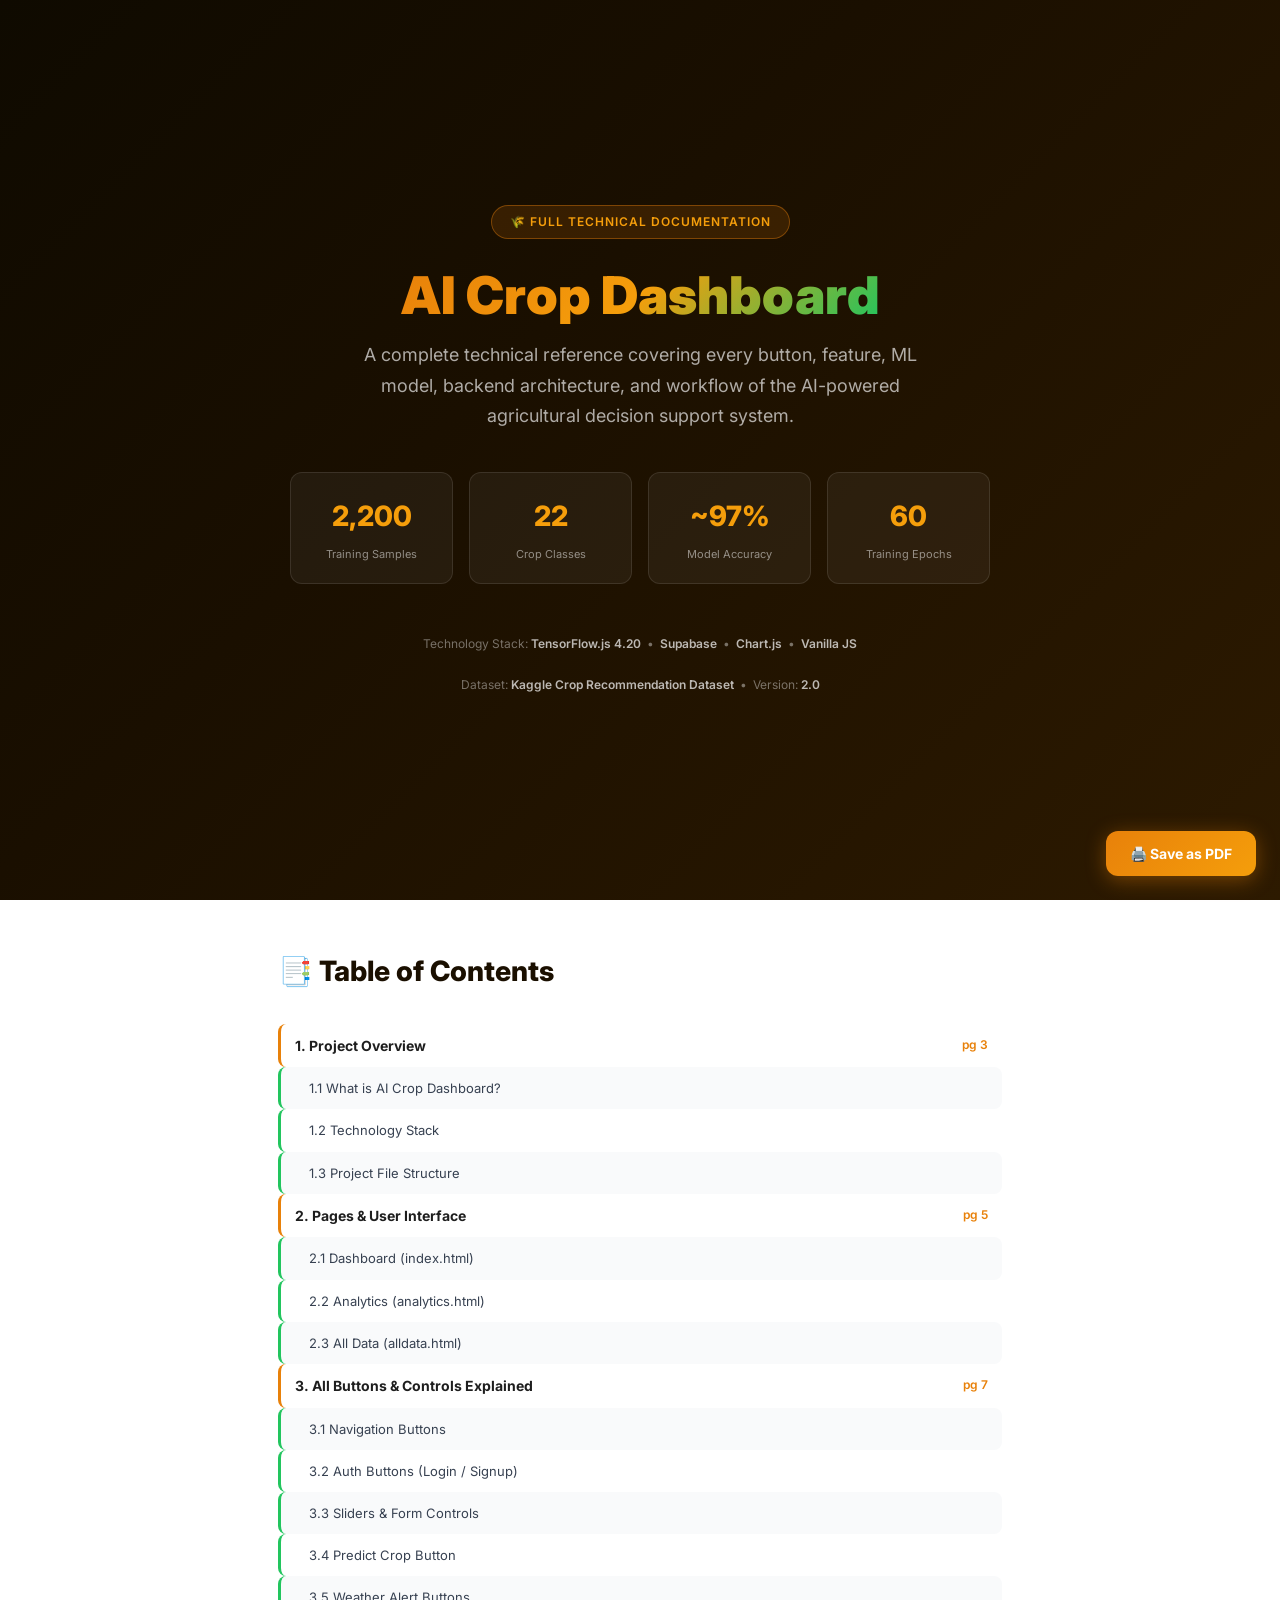
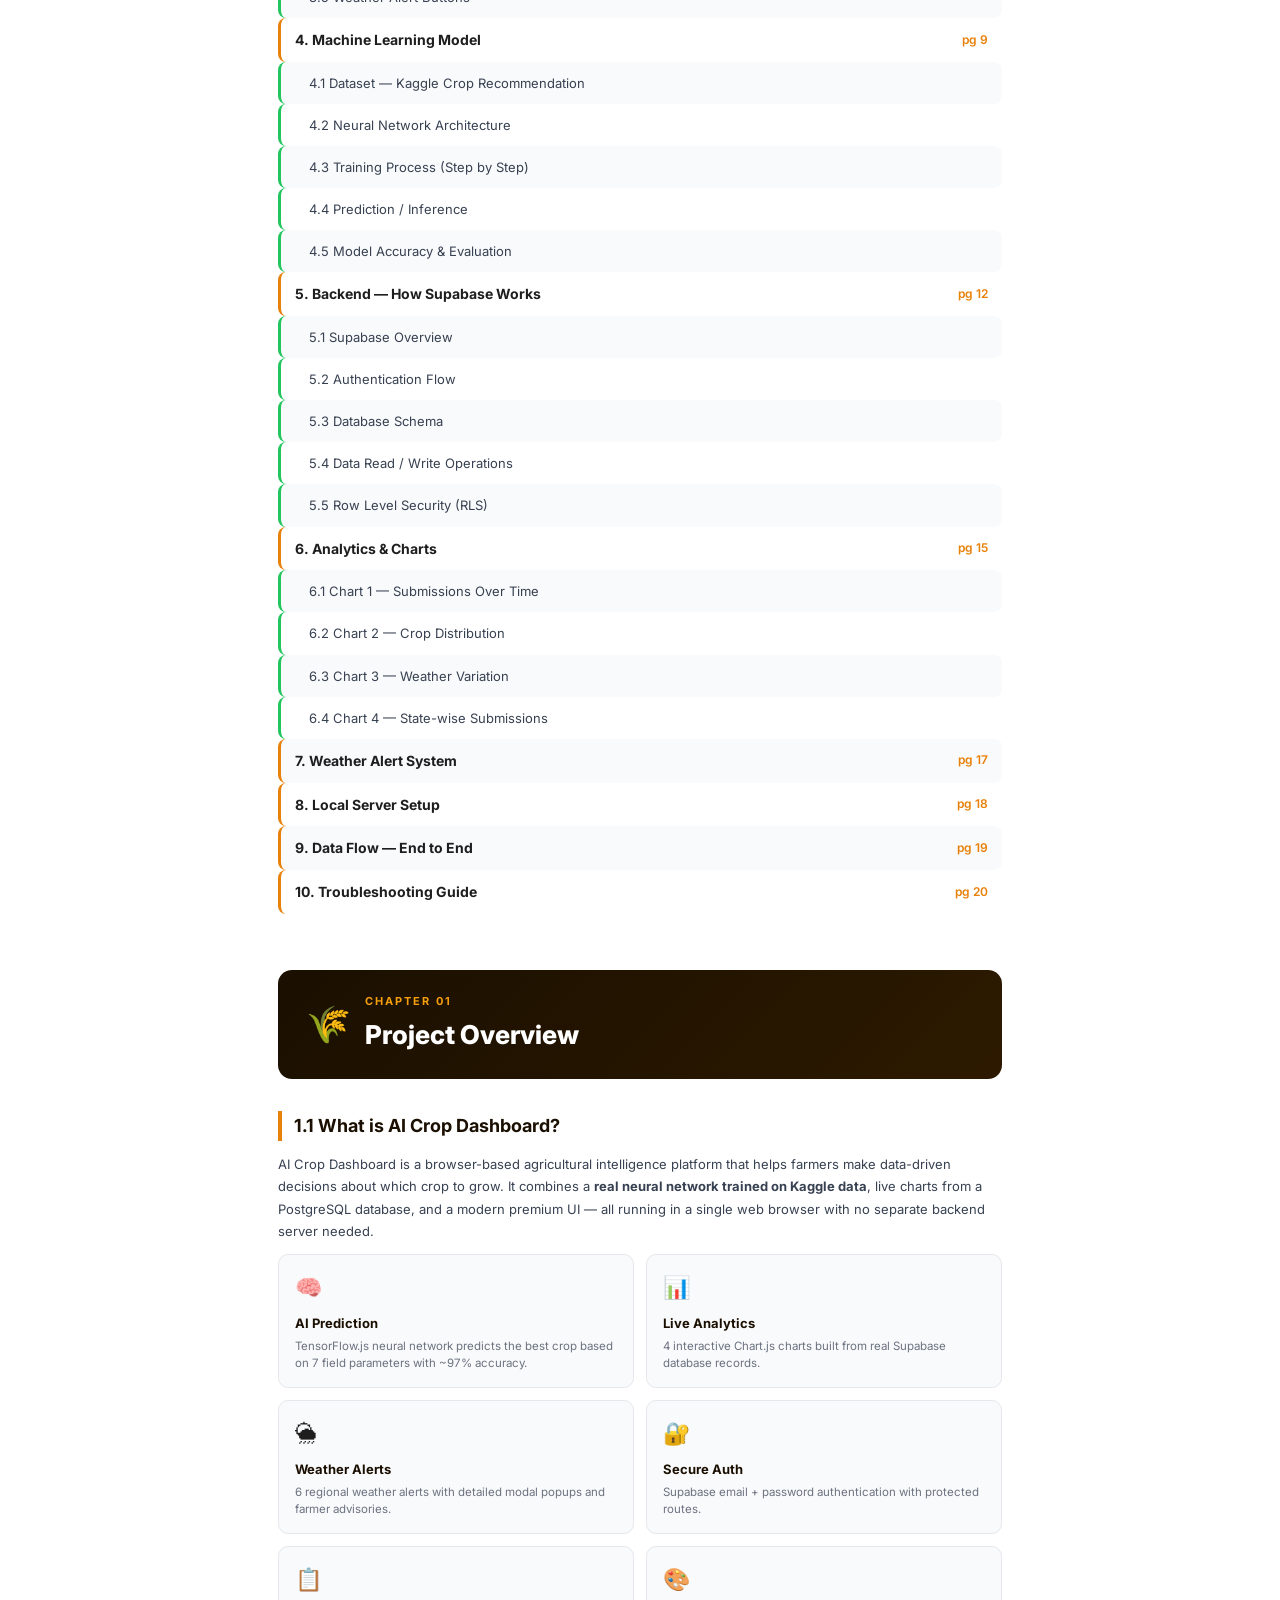
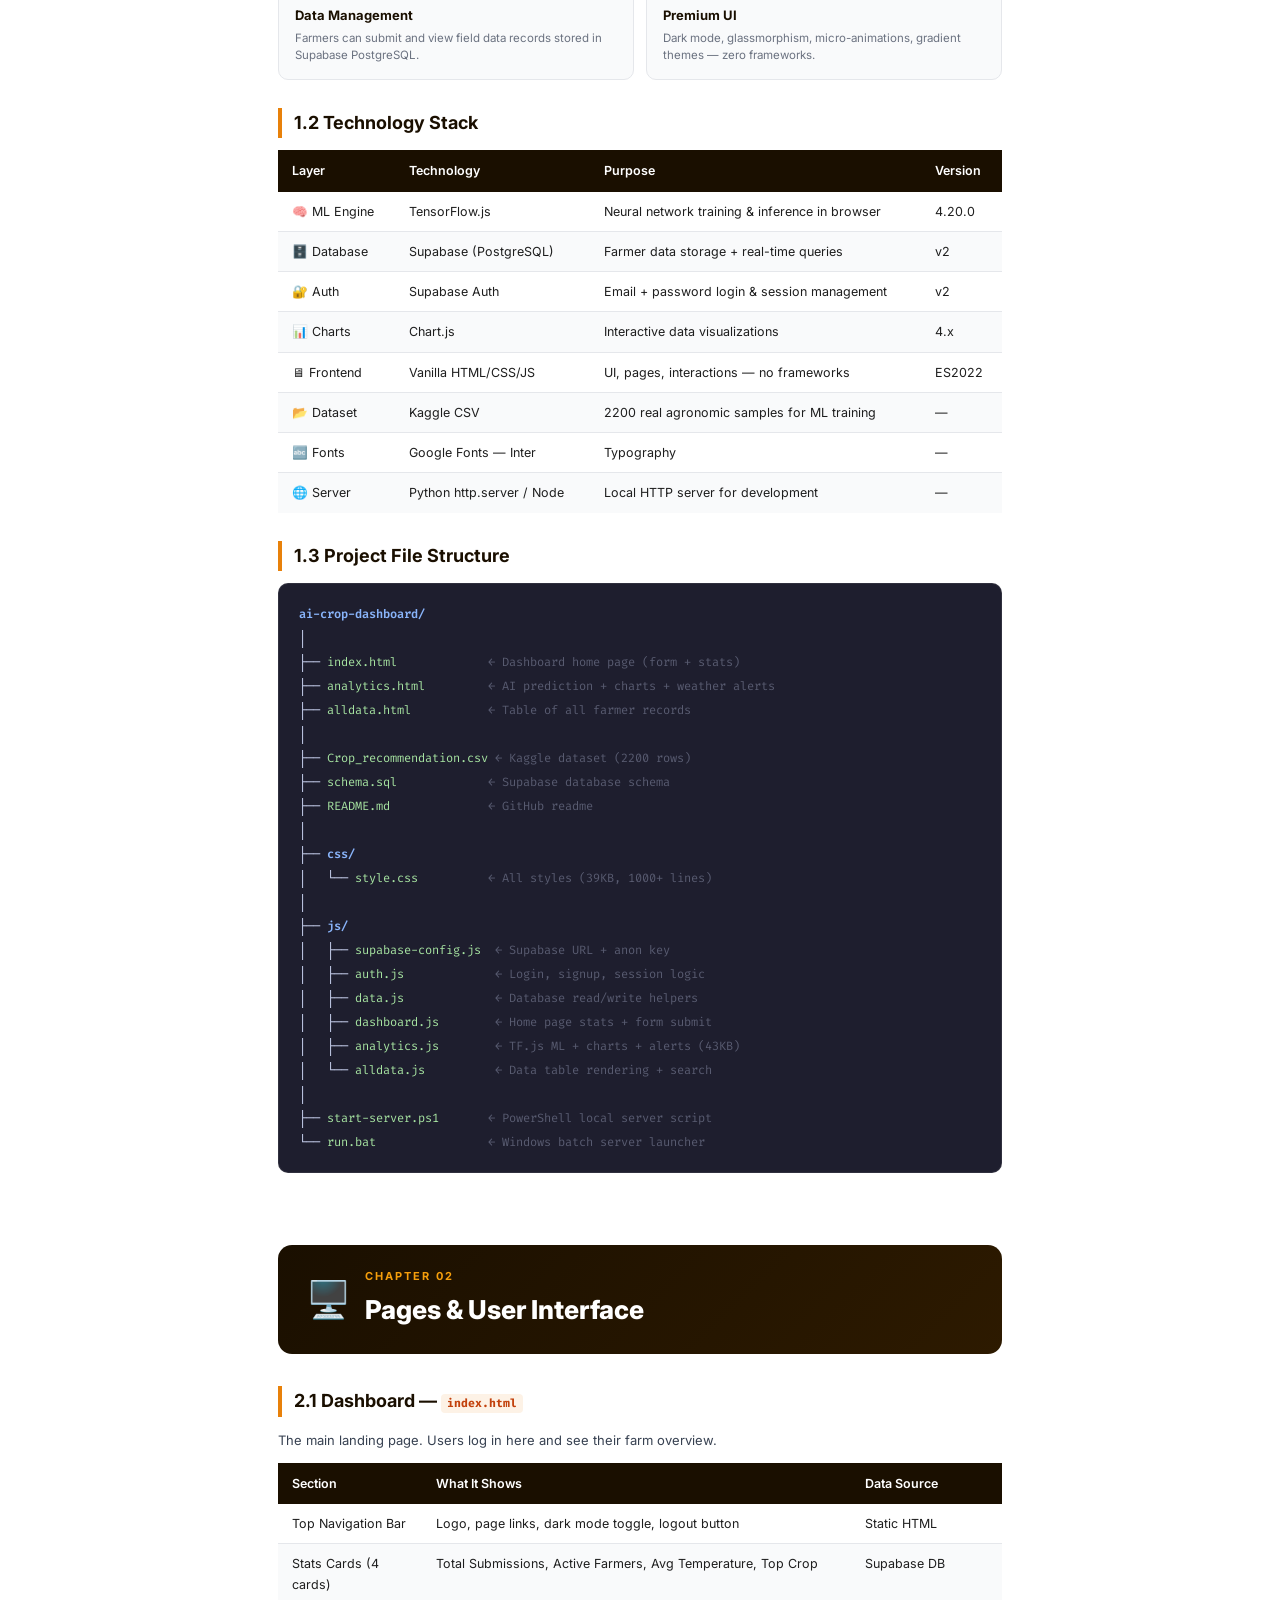
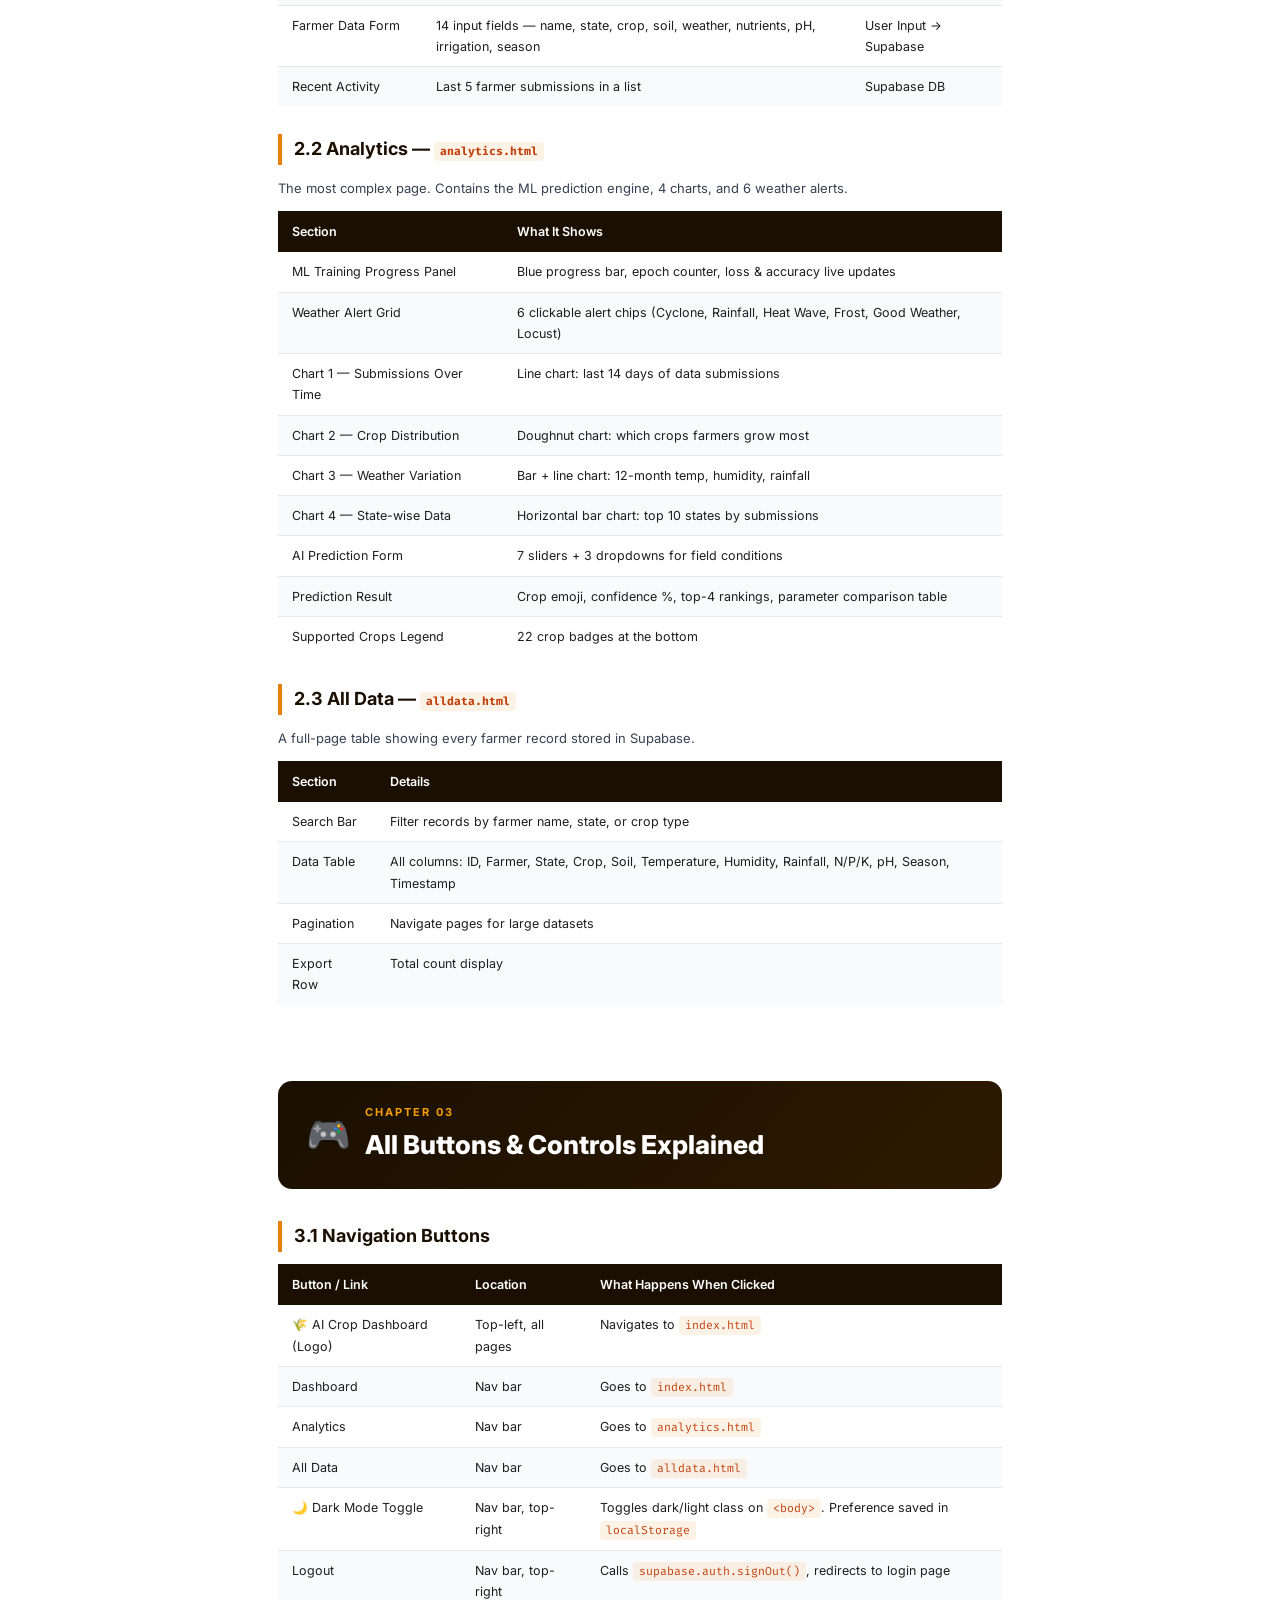
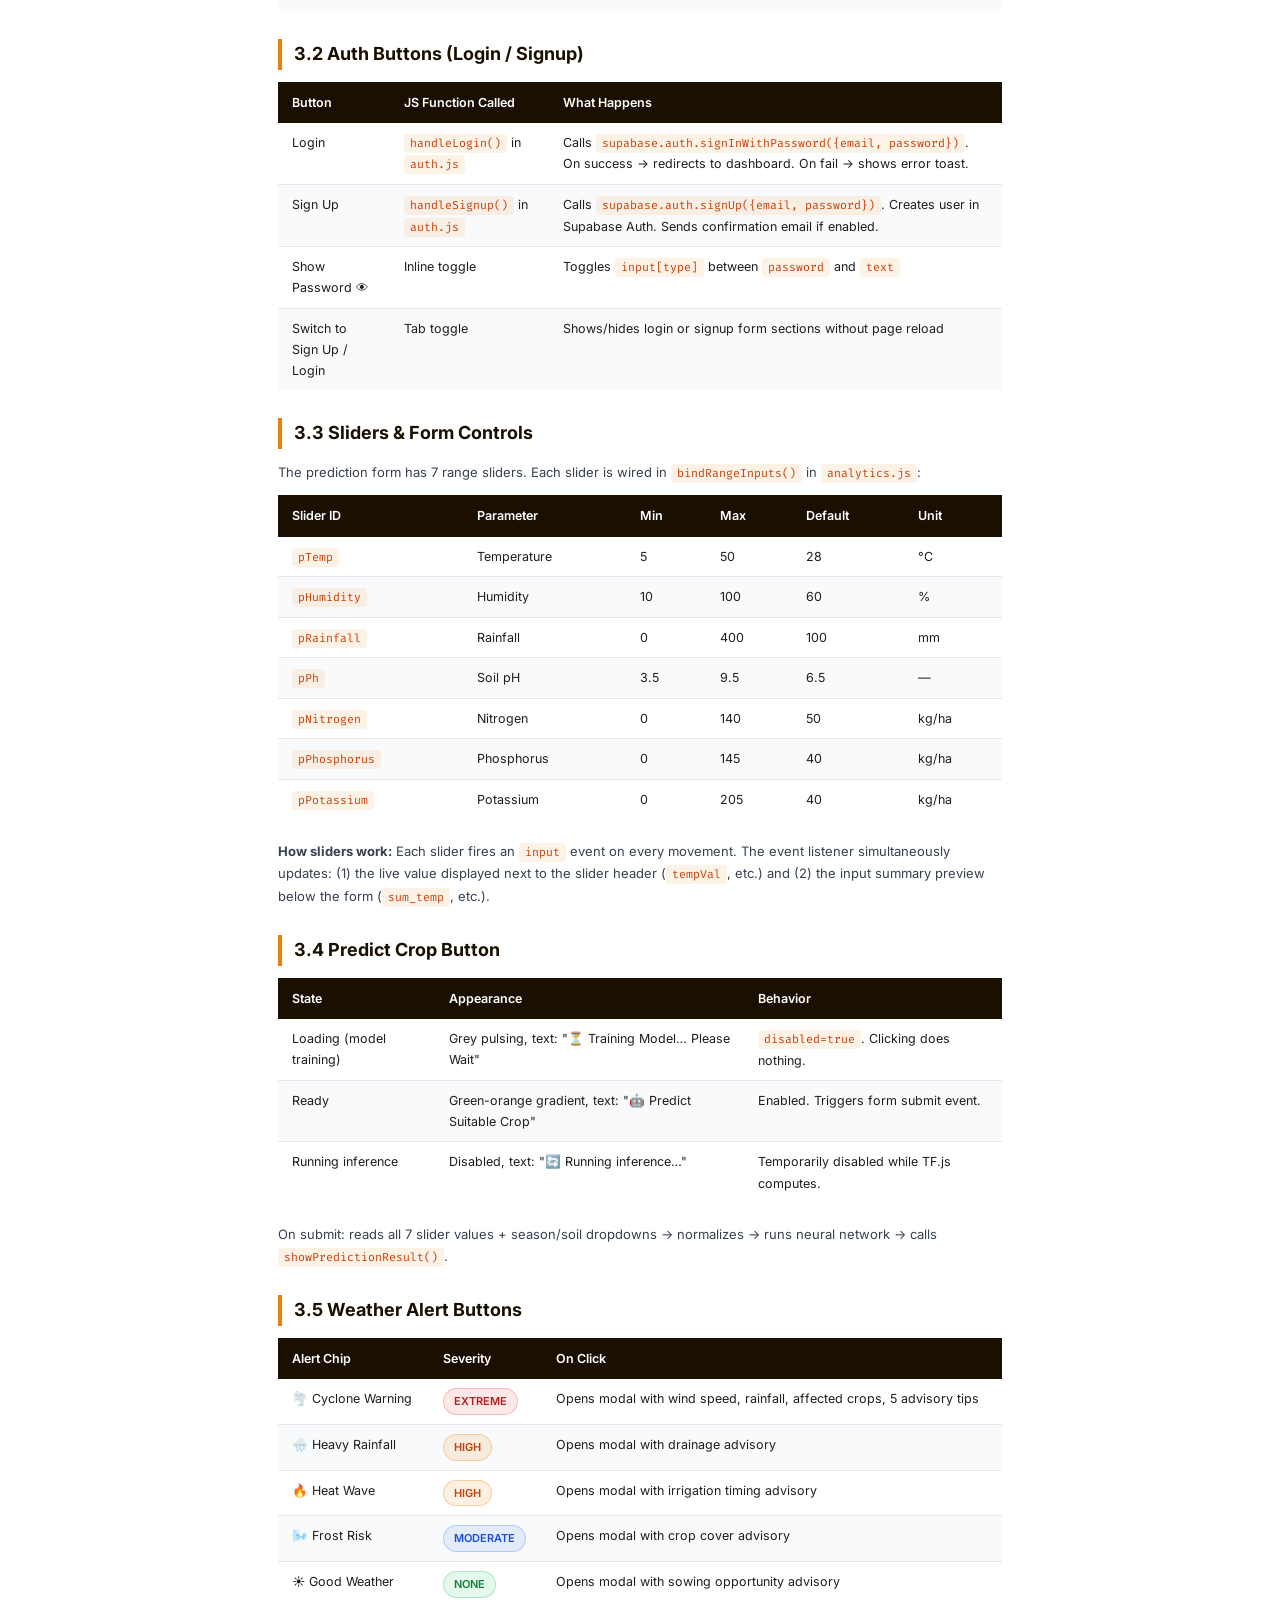
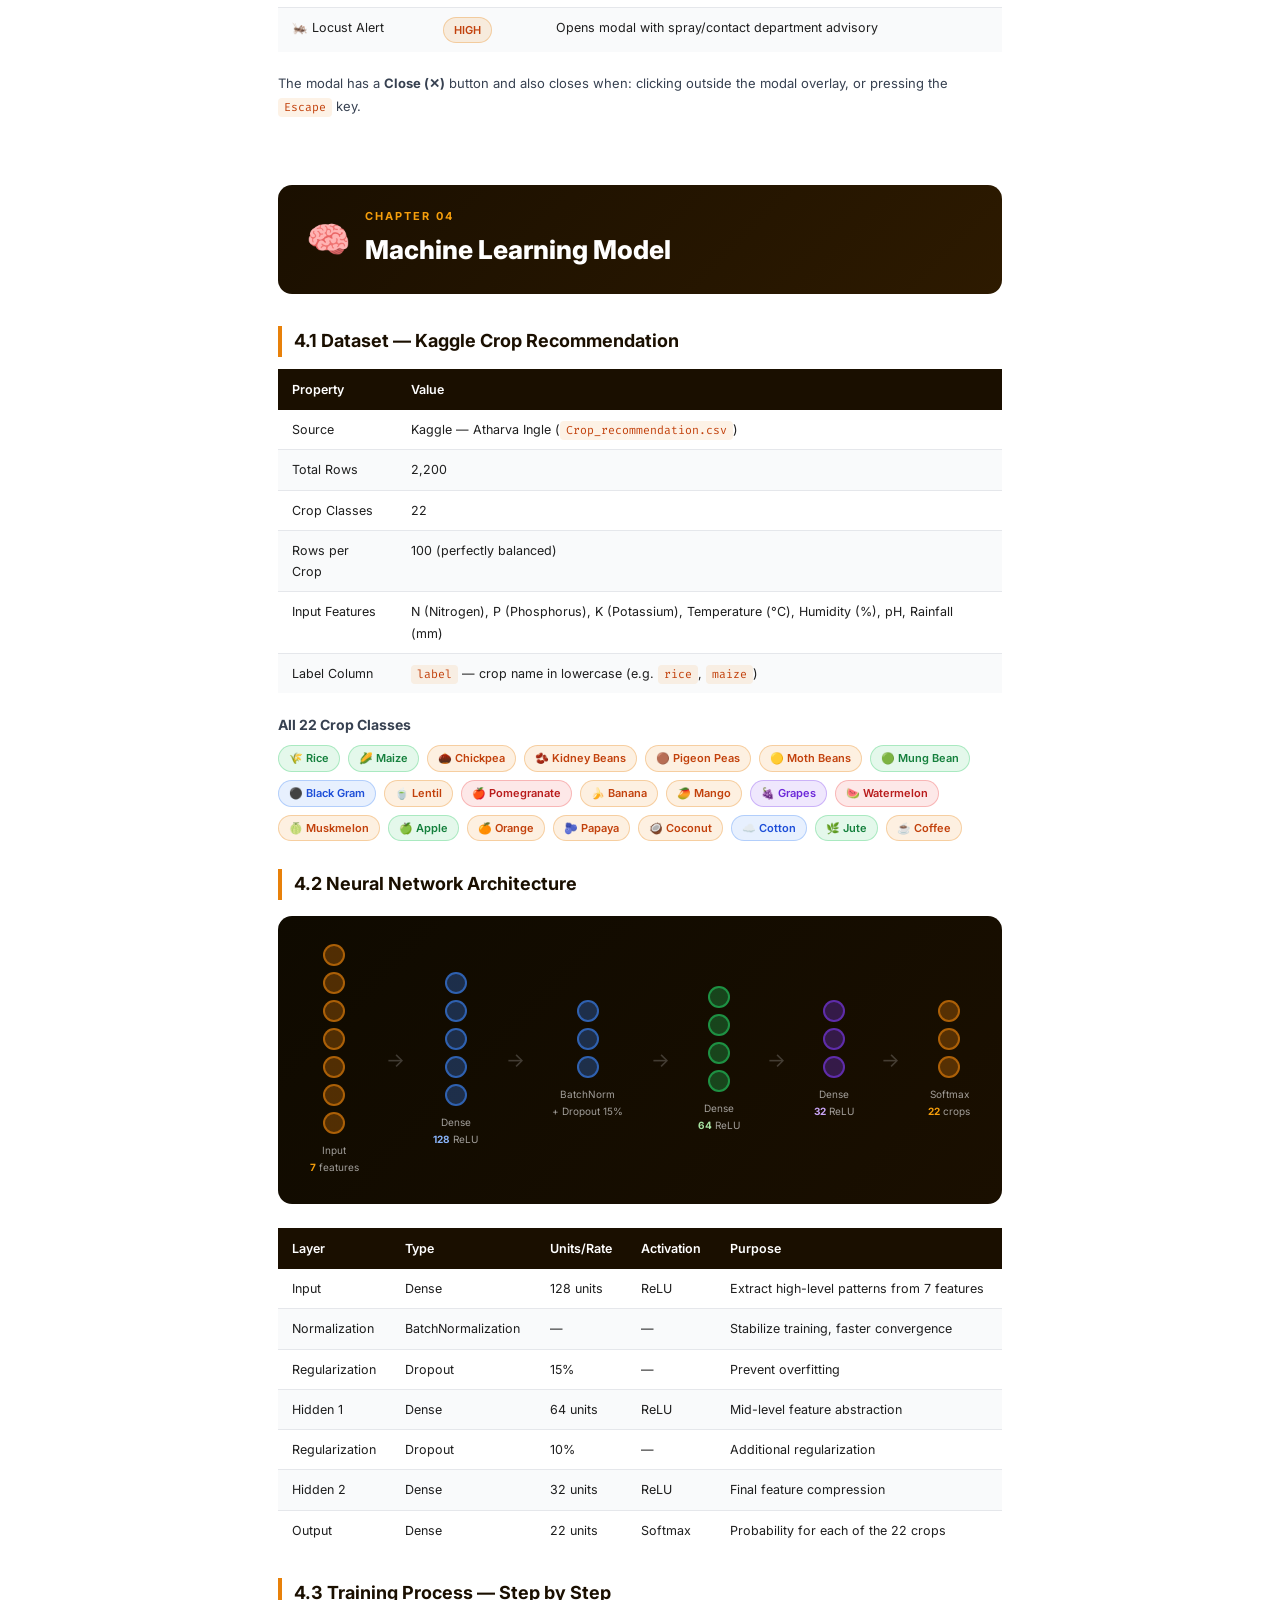
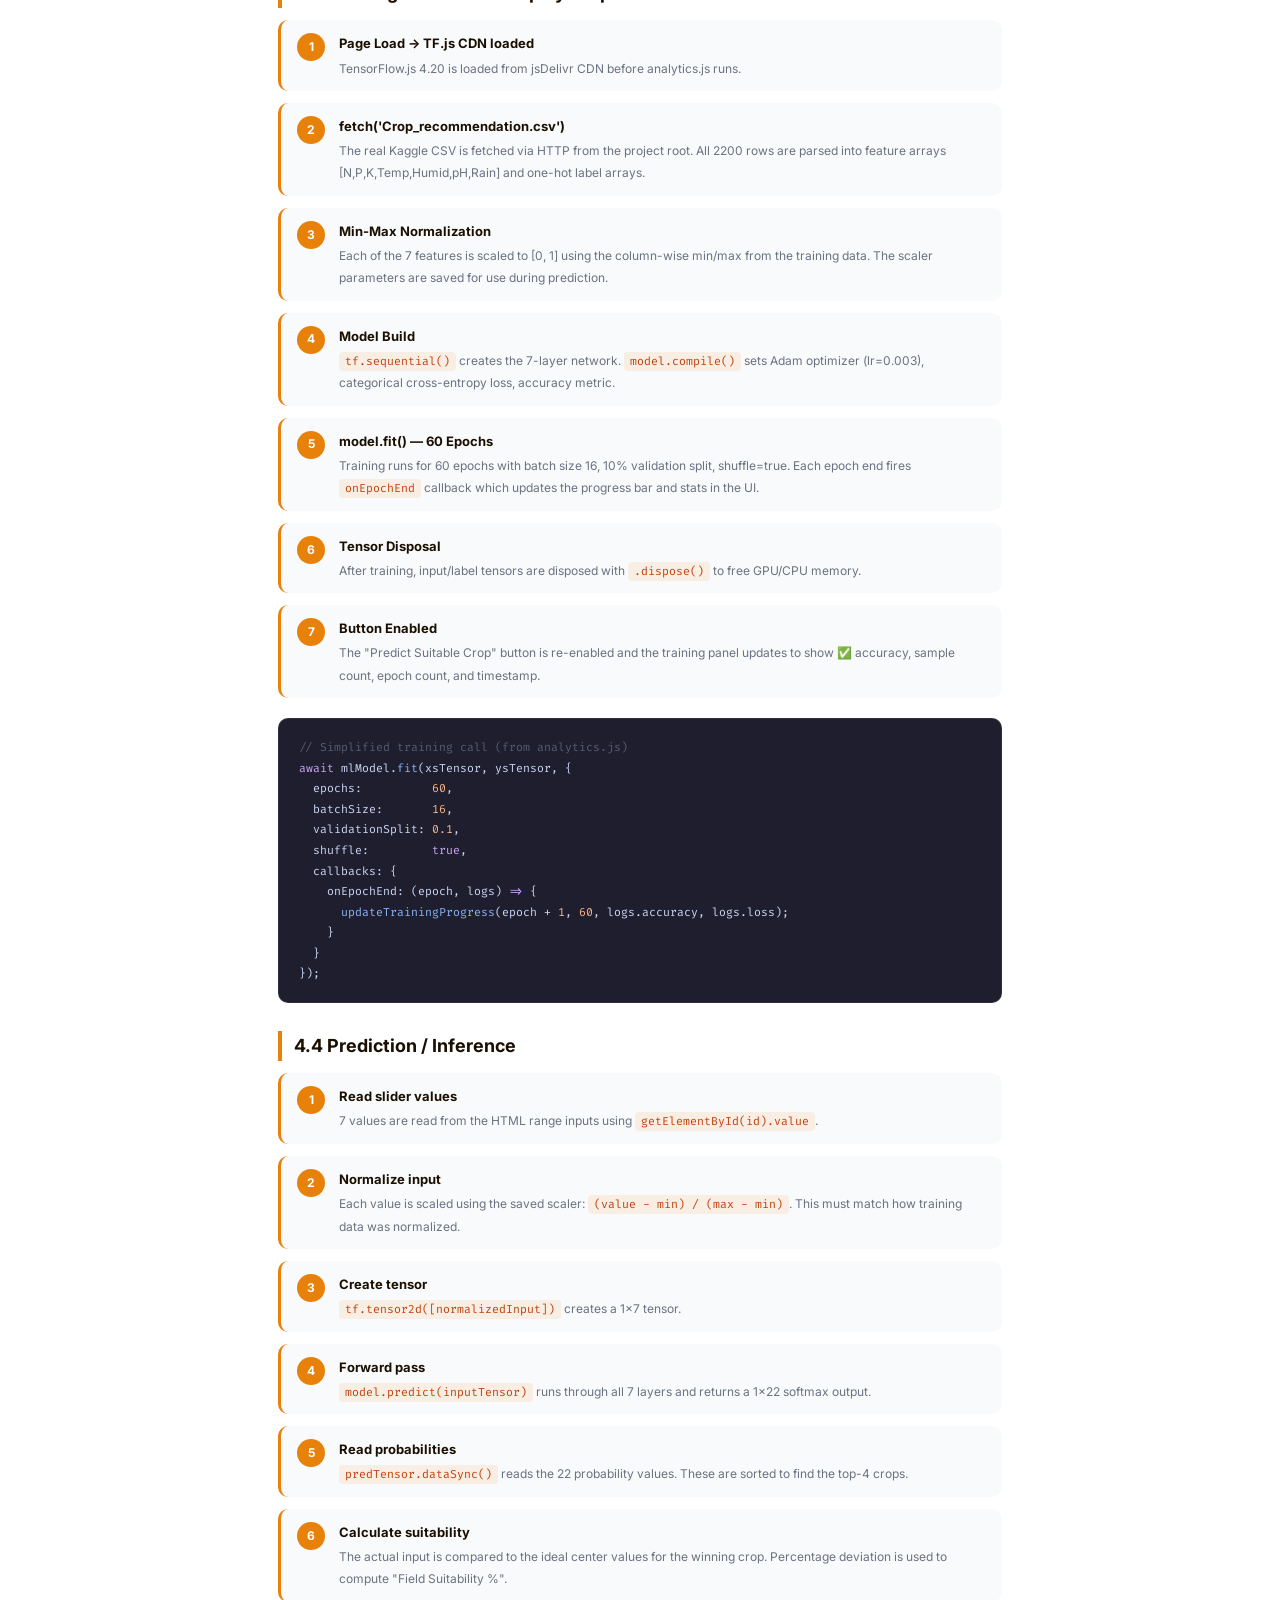
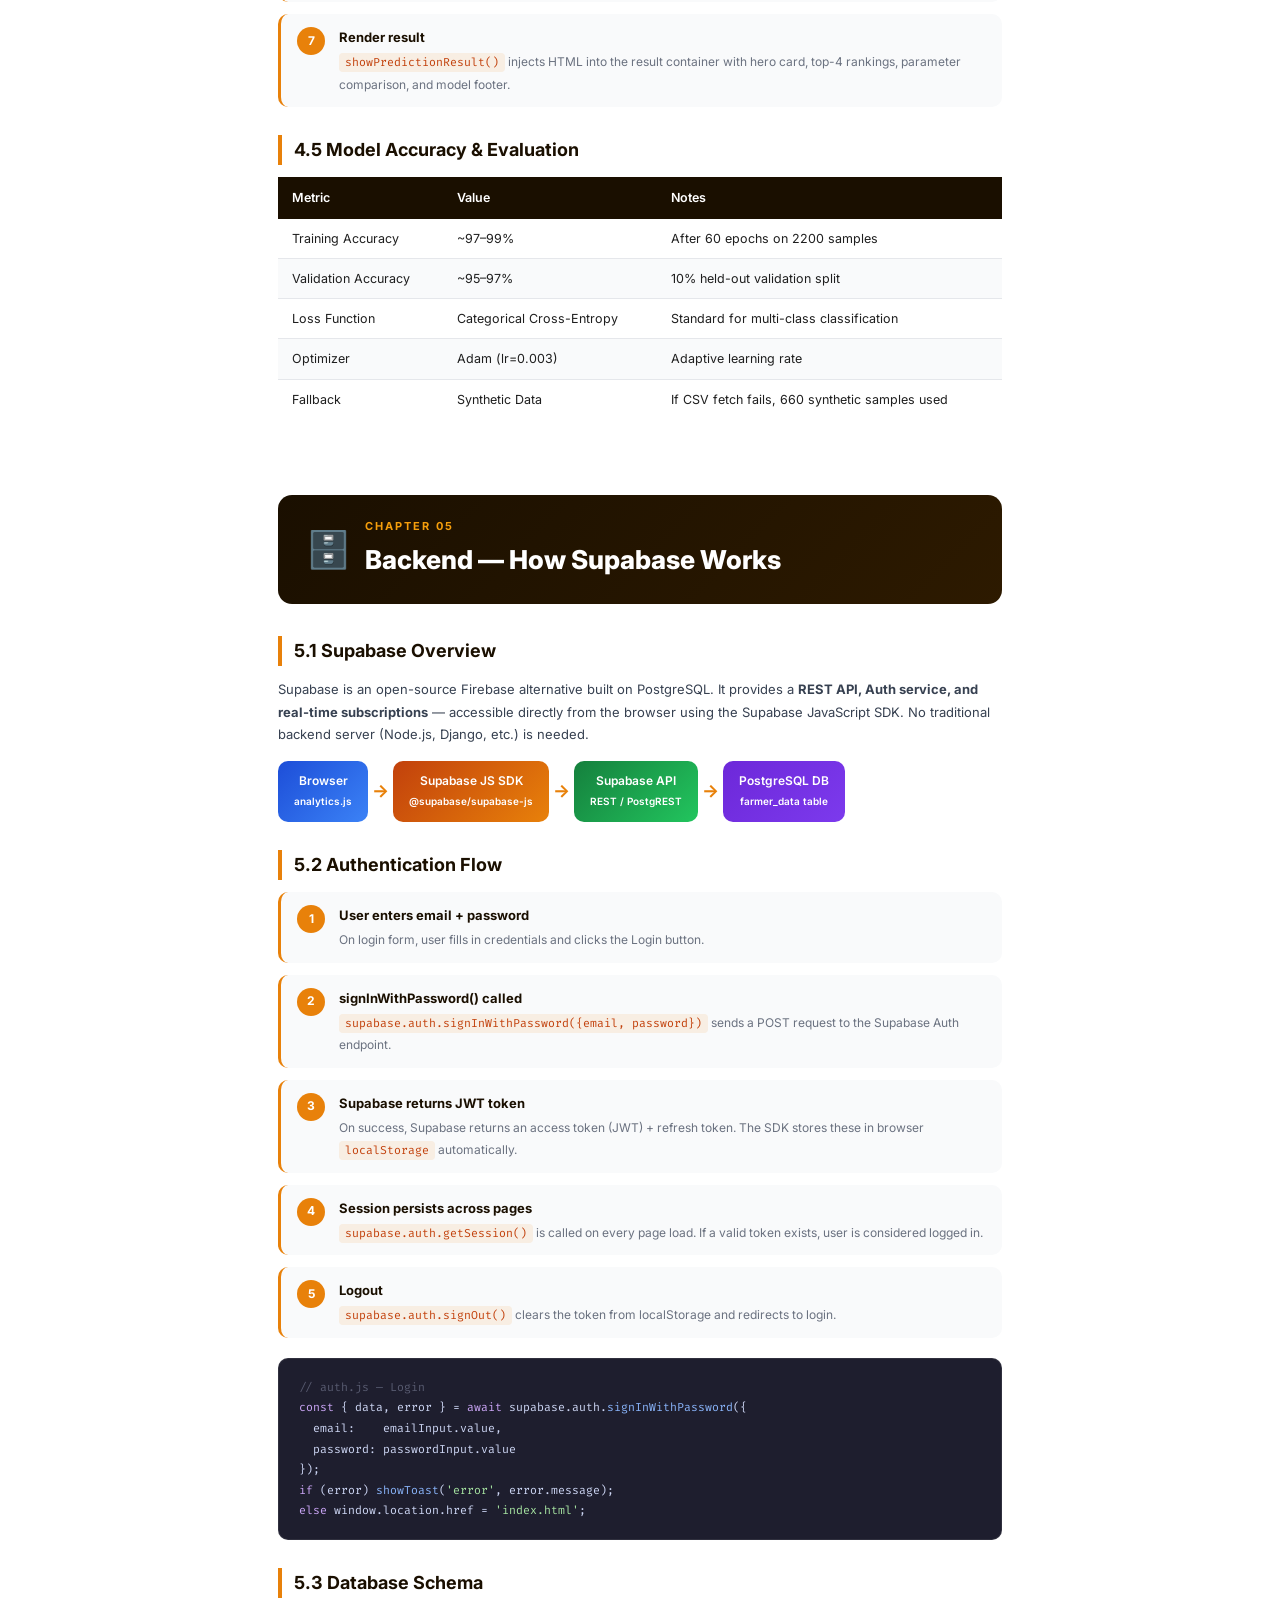
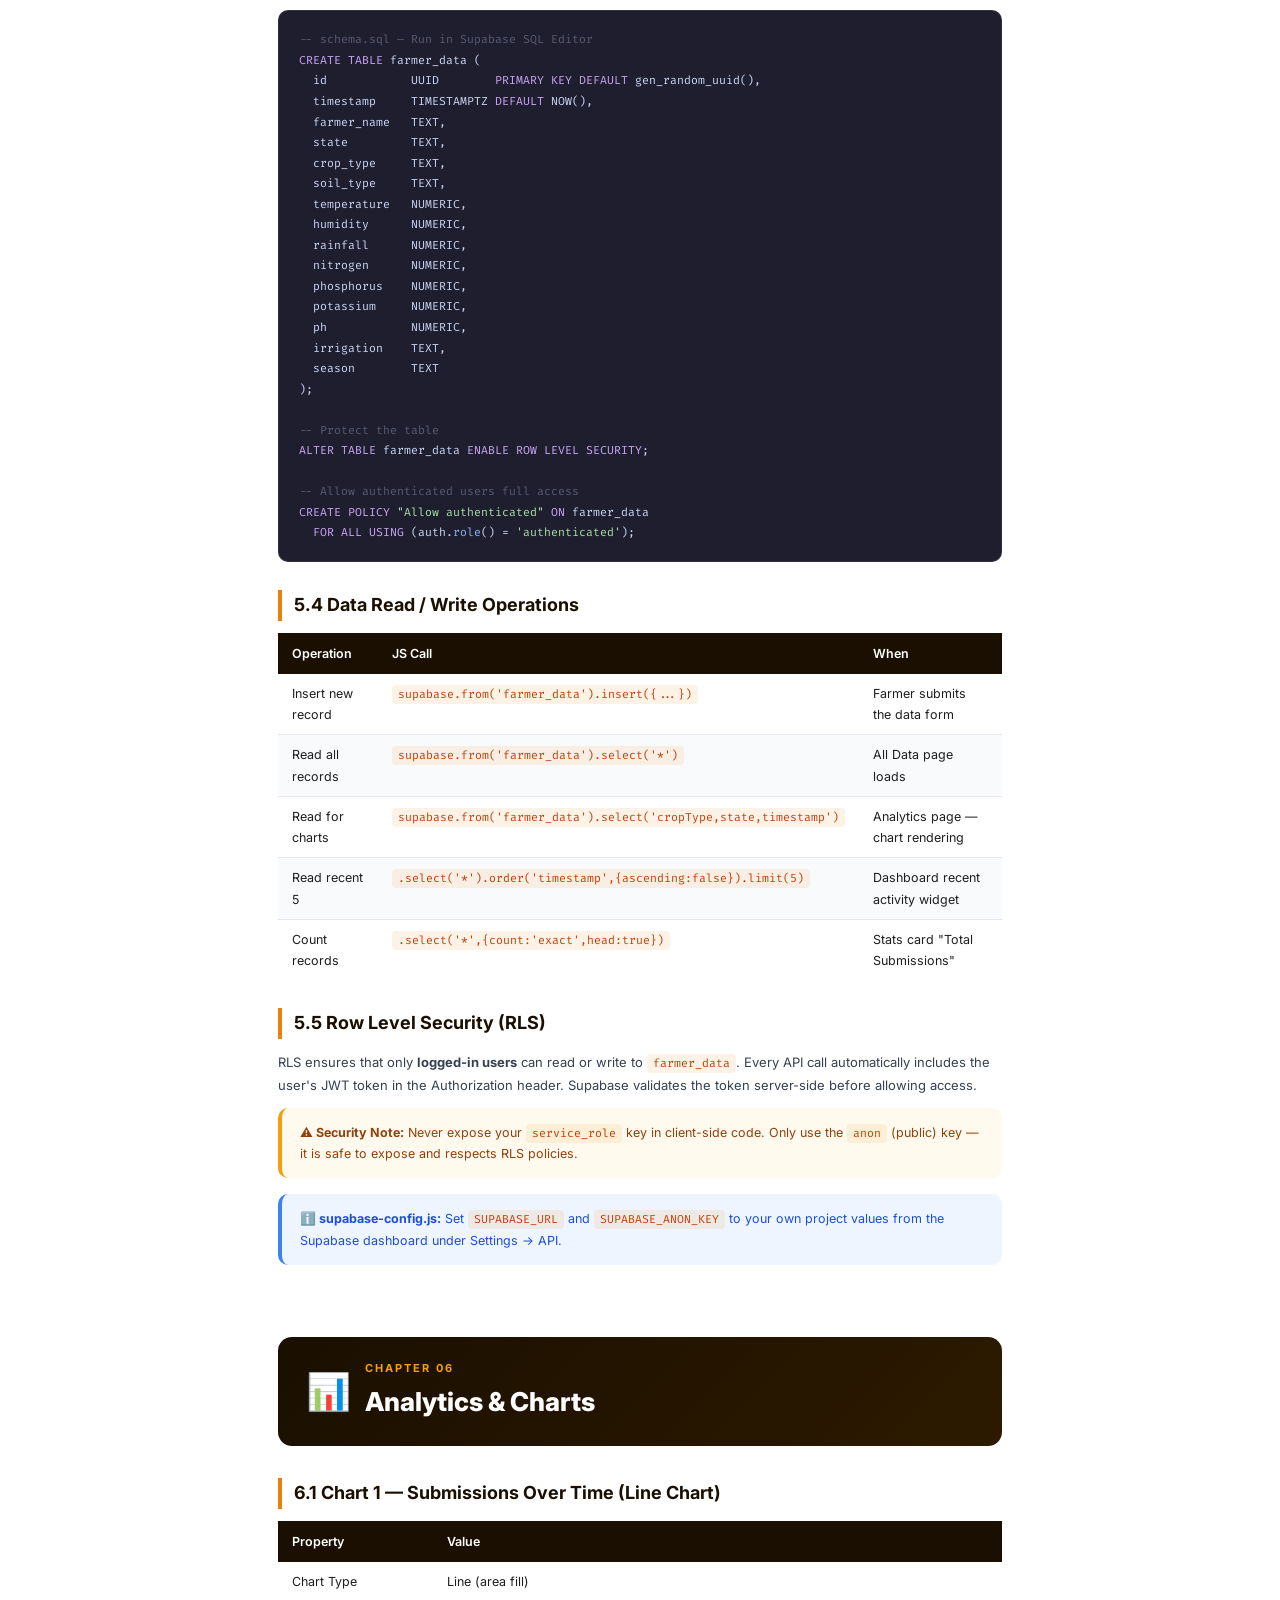
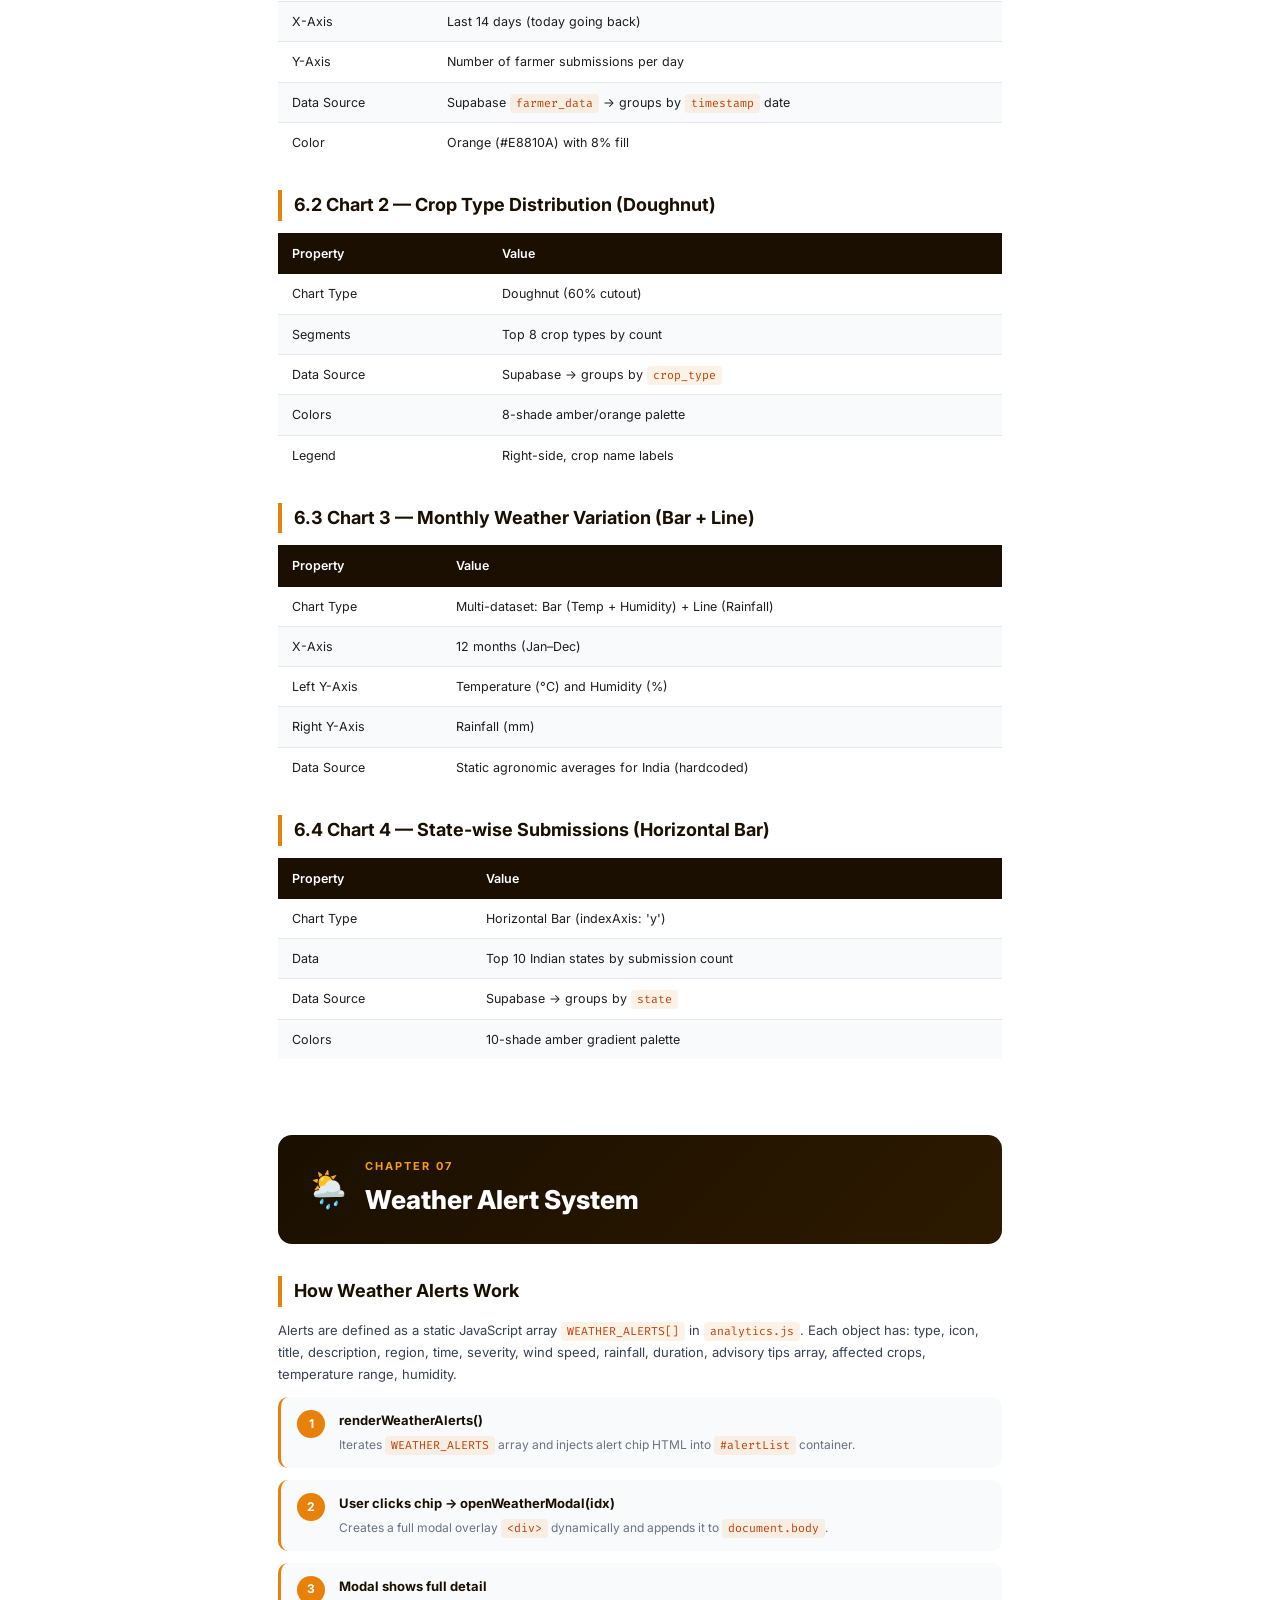
==== docs/project-documentation.html @ b80300cb "🌾 Initial commit — AI Crop Dashboard v3.0 with TF.js Neural Network, Glassmorphism UI, Kaggle Datase" ====
<!DOCTYPE html>
<html lang="en">
<head>
<meta charset="UTF-8"/>
<meta name="viewport" content="width=device-width,initial-scale=1.0"/>
<title>AI Crop Dashboard — Full Project Documentation</title>
<style>
  @import url('https://fonts.googleapis.com/css2?family=Inter:wght@300;400;500;600;700;800;900&family=Fira+Code:wght@400;500&display=swap');

  :root {
    --primary: #E8810A;
    --green:   #22C55E;
    --blue:    #3B82F6;
    --purple:  #7C3AED;
    --dark:    #1A0F00;
    --text:    #1e1e1e;
    --muted:   #6b7280;
    --border:  #e5e7eb;
    --bg-soft: #f9fafb;
    --bg-code: #1e1e2e;
  }

  * { margin: 0; padding: 0; box-sizing: border-box; }

  body {
    font-family: 'Inter', sans-serif;
    color: var(--text);
    background: #fff;
    font-size: 13px;
    line-height: 1.7;
  }

  /* ── COVER PAGE ── */
  .cover {
    min-height: 100vh;
    display: flex;
    flex-direction: column;
    justify-content: center;
    align-items: center;
    background: linear-gradient(135deg, #0f0a00 0%, #1a0f00 40%, #2d1a00 100%);
    color: #fff;
    text-align: center;
    padding: 60px 40px;
    page-break-after: always;
  }
  .cover-badge {
    display: inline-flex; align-items: center; gap: 8px;
    background: rgba(232,129,10,0.15);
    border: 1.5px solid rgba(232,129,10,0.4);
    border-radius: 999px;
    padding: 6px 18px;
    font-size: 12px; font-weight: 600; color: #F59E0B;
    letter-spacing: 1px; text-transform: uppercase;
    margin-bottom: 28px;
  }
  .cover h1 {
    font-size: 52px; font-weight: 900;
    background: linear-gradient(135deg, #E8810A, #F59E0B, #22C55E);
    -webkit-background-clip: text; -webkit-text-fill-color: transparent;
    background-clip: text;
    line-height: 1.1; margin-bottom: 16px;
  }
  .cover .subtitle {
    font-size: 18px; color: rgba(255,255,255,0.65); max-width: 600px;
    margin: 0 auto 40px;
  }
  .cover-grid {
    display: grid; grid-template-columns: repeat(4, 1fr);
    gap: 16px; max-width: 700px; width: 100%; margin-bottom: 50px;
  }
  .cover-stat {
    background: rgba(255,255,255,0.05);
    border: 1px solid rgba(255,255,255,0.1);
    border-radius: 12px; padding: 20px 12px;
  }
  .cover-stat .num { font-size: 28px; font-weight: 800; color: #F59E0B; }
  .cover-stat .lbl { font-size: 11px; color: rgba(255,255,255,0.5); margin-top: 4px; }
  .cover-meta { font-size: 12px; color: rgba(255,255,255,0.4); }
  .cover-meta span { color: rgba(255,255,255,0.7); font-weight: 600; }

  /* ── CONTENT LAYOUT ── */
  .page { max-width: 820px; margin: 0 auto; padding: 48px 48px; }

  /* ── TOC ── */
  .toc-page { page-break-after: always; }
  .toc-title { font-size: 28px; font-weight: 800; color: var(--dark); margin-bottom: 28px; }
  .toc-section { margin-bottom: 8px; }
  .toc-item {
    display: flex; justify-content: space-between; align-items: center;
    padding: 10px 14px; border-radius: 8px;
    border-left: 3px solid transparent;
    transition: all 0.2s;
  }
  .toc-item:nth-child(odd) { background: var(--bg-soft); }
  .toc-item.h1 { border-left-color: var(--primary); font-weight: 700; font-size: 14px; }
  .toc-item.h2 { border-left-color: var(--green); padding-left: 28px; color: #374151; }
  .toc-page-num { font-weight: 600; color: var(--primary); font-size: 12px; }

  /* ── SECTION HEADERS ── */
  .chapter {
    page-break-before: always;
    padding-top: 8px;
  }
  .chapter-header {
    display: flex; align-items: center; gap: 14px;
    background: linear-gradient(135deg, var(--dark), #2d1a00);
    color: #fff; border-radius: 14px;
    padding: 22px 28px; margin-bottom: 32px;
  }
  .chapter-icon { font-size: 36px; }
  .chapter-num { font-size: 11px; font-weight: 700; color: #F59E0B; letter-spacing: 2px; text-transform: uppercase; }
  .chapter-title { font-size: 26px; font-weight: 800; margin-top: 2px; }

  h2 {
    font-size: 18px; font-weight: 700; color: var(--dark);
    margin: 28px 0 12px;
    padding-left: 12px;
    border-left: 4px solid var(--primary);
  }
  h3 {
    font-size: 14px; font-weight: 700; color: #374151;
    margin: 20px 0 8px;
  }
  p { margin-bottom: 12px; color: #374151; }

  /* ── CARDS ── */
  .card {
    background: var(--bg-soft);
    border: 1px solid var(--border);
    border-radius: 12px; padding: 20px 24px; margin-bottom: 16px;
  }
  .card-title { font-size: 14px; font-weight: 700; color: var(--dark); margin-bottom: 10px; }

  /* ── TABLES ── */
  table { width: 100%; border-collapse: collapse; margin-bottom: 20px; font-size: 12.5px; }
  thead tr { background: var(--dark); color: #fff; }
  thead th { padding: 10px 14px; text-align: left; font-weight: 600; }
  tbody tr:nth-child(even) { background: var(--bg-soft); }
  tbody td { padding: 9px 14px; border-bottom: 1px solid var(--border); vertical-align: top; }
  tbody tr:last-child td { border-bottom: none; }

  /* ── BADGES ── */
  .badge {
    display: inline-flex; align-items: center; gap: 4px;
    border-radius: 999px; padding: 3px 10px;
    font-size: 11px; font-weight: 600;
  }
  .badge-green { background: rgba(34,197,94,0.12); color: #15803D; border: 1px solid rgba(34,197,94,0.3); }
  .badge-orange { background: rgba(232,129,10,0.12); color: #C2410C; border: 1px solid rgba(232,129,10,0.3); }
  .badge-blue { background: rgba(59,130,246,0.12); color: #1D4ED8; border: 1px solid rgba(59,130,246,0.3); }
  .badge-red { background: rgba(239,68,68,0.12); color: #B91C1C; border: 1px solid rgba(239,68,68,0.3); }
  .badge-purple { background: rgba(124,58,237,0.12); color: #6D28D9; border: 1px solid rgba(124,58,237,0.3); }

  /* ── CODE BLOCKS ── */
  pre {
    background: var(--bg-code); color: #cdd6f4;
    border-radius: 10px; padding: 18px 20px;
    font-family: 'Fira Code', monospace; font-size: 12px;
    overflow-x: auto; margin-bottom: 16px;
    border: 1px solid rgba(255,255,255,0.08);
    white-space: pre-wrap; word-break: break-word;
  }
  code {
    font-family: 'Fira Code', monospace; font-size: 11.5px;
    background: rgba(232,129,10,0.1); color: #C2410C;
    padding: 2px 6px; border-radius: 4px;
  }
  pre code { background: none; color: inherit; padding: 0; }

  .kw  { color: #cba6f7; }  /* keyword */
  .fn  { color: #89b4fa; }  /* function */
  .str { color: #a6e3a1; }  /* string */
  .num { color: #fab387; }  /* number */
  .cm  { color: #585b70; }  /* comment */

  /* ── FLOW / ARCH DIAGRAMS ── */
  .flow {
    display: flex; align-items: center; gap: 0;
    flex-wrap: wrap; margin: 16px 0 24px;
  }
  .flow-box {
    background: var(--dark); color: #fff;
    border-radius: 10px; padding: 10px 16px;
    font-size: 12px; font-weight: 600;
    text-align: center; min-width: 90px;
  }
  .flow-box.green { background: linear-gradient(135deg,#15803D,#22C55E); }
  .flow-box.blue  { background: linear-gradient(135deg,#1D4ED8,#3B82F6); }
  .flow-box.orange{ background: linear-gradient(135deg,#C2410C,#E8810A); }
  .flow-box.purple{ background: linear-gradient(135deg,#6D28D9,#7C3AED); }
  .flow-box.red   { background: linear-gradient(135deg,#B91C1C,#EF4444); }
  .flow-arrow { font-size: 18px; color: var(--primary); margin: 0 4px; font-weight: 700; }

  /* ── NN ARCH VISUAL ── */
  .nn-arch {
    display: flex; justify-content: space-around; align-items: center;
    background: linear-gradient(135deg,#0f0a00,#1a0f00);
    border-radius: 14px; padding: 28px 20px; margin: 16px 0 24px;
    gap: 4px; flex-wrap: wrap;
  }
  .nn-layer { text-align: center; }
  .nn-nodes { display: flex; flex-direction: column; gap: 6px; align-items: center; }
  .nn-node {
    width: 22px; height: 22px; border-radius: 50%;
    background: rgba(232,129,10,0.3);
    border: 2px solid rgba(232,129,10,0.6);
  }
  .nn-node.big { background: rgba(59,130,246,0.3); border-color: rgba(59,130,246,0.6); }
  .nn-node.mid { background: rgba(34,197,94,0.3); border-color: rgba(34,197,94,0.6); }
  .nn-node.small { background: rgba(124,58,237,0.3); border-color: rgba(124,58,237,0.6); }
  .nn-label { font-size: 10px; color: rgba(255,255,255,0.6); margin-top: 8px; }
  .nn-count { font-size: 14px; font-weight: 800; color: #F59E0B; }
  .nn-arrow { font-size: 20px; color: rgba(255,255,255,0.2); }

  /* ── STEP LIST ── */
  .steps { list-style: none; margin-bottom: 20px; }
  .steps li {
    display: flex; gap: 14px; align-items: flex-start;
    margin-bottom: 12px; padding: 12px 16px;
    background: var(--bg-soft); border-radius: 10px;
    border-left: 3px solid var(--primary);
  }
  .step-num {
    min-width: 28px; height: 28px; border-radius: 50%;
    background: var(--primary); color: #fff;
    display: flex; align-items: center; justify-content: center;
    font-size: 12px; font-weight: 700; flex-shrink: 0;
    margin-top: 1px;
  }
  .step-body strong { display: block; font-size: 13px; color: var(--dark); margin-bottom: 2px; }
  .step-body span { font-size: 12px; color: #6b7280; }

  /* ── FEATURE GRID ── */
  .feat-grid { display: grid; grid-template-columns: 1fr 1fr; gap: 12px; margin-bottom: 20px; }
  .feat-card {
    background: var(--bg-soft); border: 1px solid var(--border);
    border-radius: 10px; padding: 14px 16px;
  }
  .feat-card .feat-icon { font-size: 22px; margin-bottom: 6px; }
  .feat-card .feat-title { font-size: 13px; font-weight: 700; color: var(--dark); margin-bottom: 4px; }
  .feat-card .feat-desc { font-size: 11.5px; color: #6b7280; line-height: 1.5; }

  /* ── ALERT BOX ── */
  .alert {
    border-radius: 10px; padding: 14px 18px; margin-bottom: 16px;
    border-left: 4px solid;
    font-size: 12.5px;
  }
  .alert-warning { background: rgba(251,191,36,0.08); border-color: #F59E0B; color: #92400E; }
  .alert-info    { background: rgba(59,130,246,0.08); border-color: #3B82F6; color: #1D4ED8; }
  .alert-success { background: rgba(34,197,94,0.08); border-color: #22C55E; color: #15803D; }
  .alert strong { font-weight: 700; }

  /* ── PRINT ── */
  @media print {
    .cover { min-height: 100vh; }
    .chapter { page-break-before: always; }
    pre { font-size: 11px; }
    body { font-size: 12px; }
    .page { padding: 32px 40px; }
  }

  hr { border: none; border-top: 1.5px solid var(--border); margin: 24px 0; }

  .tag-row { display: flex; flex-wrap: wrap; gap: 8px; margin: 8px 0 16px; }
  .file-tree { font-family: 'Fira Code', monospace; font-size: 12px; line-height: 2; }
  .file-tree .dir { color: #89b4fa; font-weight: 600; }
  .file-tree .file { color: #a6e3a1; }
  .file-tree .note { color: #585b70; }
</style>
</head>
<body>

<!-- ══════════════════════════════════════════════
     COVER PAGE
════════════════════════════════════════════════ -->
<div class="cover">
  <div class="cover-badge">🌾 Full Technical Documentation</div>
  <h1>AI Crop Dashboard</h1>
  <p class="subtitle">
    A complete technical reference covering every button, feature, ML model, backend architecture, and workflow of the AI-powered agricultural decision support system.
  </p>
  <div class="cover-grid">
    <div class="cover-stat"><div class="num">2,200</div><div class="lbl">Training Samples</div></div>
    <div class="cover-stat"><div class="num">22</div><div class="lbl">Crop Classes</div></div>
    <div class="cover-stat"><div class="num">~97%</div><div class="lbl">Model Accuracy</div></div>
    <div class="cover-stat"><div class="num">60</div><div class="lbl">Training Epochs</div></div>
  </div>
  <div class="cover-meta">
    Technology Stack: <span>TensorFlow.js 4.20</span> &nbsp;•&nbsp; <span>Supabase</span> &nbsp;•&nbsp; <span>Chart.js</span> &nbsp;•&nbsp; <span>Vanilla JS</span><br><br>
    Dataset: <span>Kaggle Crop Recommendation Dataset</span> &nbsp;•&nbsp; Version: <span>2.0</span>
  </div>
</div>

<!-- ══════════════════════════════════════════════
     TABLE OF CONTENTS
════════════════════════════════════════════════ -->
<div class="page toc-page">
  <div class="toc-title">📑 Table of Contents</div>

  <div class="toc-item h1"><span>1. Project Overview</span><span class="toc-page-num">pg 3</span></div>
  <div class="toc-item h2"><span>1.1 What is AI Crop Dashboard?</span></div>
  <div class="toc-item h2"><span>1.2 Technology Stack</span></div>
  <div class="toc-item h2"><span>1.3 Project File Structure</span></div>

  <div class="toc-item h1"><span>2. Pages &amp; User Interface</span><span class="toc-page-num">pg 5</span></div>
  <div class="toc-item h2"><span>2.1 Dashboard (index.html)</span></div>
  <div class="toc-item h2"><span>2.2 Analytics (analytics.html)</span></div>
  <div class="toc-item h2"><span>2.3 All Data (alldata.html)</span></div>

  <div class="toc-item h1"><span>3. All Buttons &amp; Controls Explained</span><span class="toc-page-num">pg 7</span></div>
  <div class="toc-item h2"><span>3.1 Navigation Buttons</span></div>
  <div class="toc-item h2"><span>3.2 Auth Buttons (Login / Signup)</span></div>
  <div class="toc-item h2"><span>3.3 Sliders &amp; Form Controls</span></div>
  <div class="toc-item h2"><span>3.4 Predict Crop Button</span></div>
  <div class="toc-item h2"><span>3.5 Weather Alert Buttons</span></div>

  <div class="toc-item h1"><span>4. Machine Learning Model</span><span class="toc-page-num">pg 9</span></div>
  <div class="toc-item h2"><span>4.1 Dataset — Kaggle Crop Recommendation</span></div>
  <div class="toc-item h2"><span>4.2 Neural Network Architecture</span></div>
  <div class="toc-item h2"><span>4.3 Training Process (Step by Step)</span></div>
  <div class="toc-item h2"><span>4.4 Prediction / Inference</span></div>
  <div class="toc-item h2"><span>4.5 Model Accuracy &amp; Evaluation</span></div>

  <div class="toc-item h1"><span>5. Backend — How Supabase Works</span><span class="toc-page-num">pg 12</span></div>
  <div class="toc-item h2"><span>5.1 Supabase Overview</span></div>
  <div class="toc-item h2"><span>5.2 Authentication Flow</span></div>
  <div class="toc-item h2"><span>5.3 Database Schema</span></div>
  <div class="toc-item h2"><span>5.4 Data Read / Write Operations</span></div>
  <div class="toc-item h2"><span>5.5 Row Level Security (RLS)</span></div>

  <div class="toc-item h1"><span>6. Analytics &amp; Charts</span><span class="toc-page-num">pg 15</span></div>
  <div class="toc-item h2"><span>6.1 Chart 1 — Submissions Over Time</span></div>
  <div class="toc-item h2"><span>6.2 Chart 2 — Crop Distribution</span></div>
  <div class="toc-item h2"><span>6.3 Chart 3 — Weather Variation</span></div>
  <div class="toc-item h2"><span>6.4 Chart 4 — State-wise Submissions</span></div>

  <div class="toc-item h1"><span>7. Weather Alert System</span><span class="toc-page-num">pg 17</span></div>

  <div class="toc-item h1"><span>8. Local Server Setup</span><span class="toc-page-num">pg 18</span></div>

  <div class="toc-item h1"><span>9. Data Flow — End to End</span><span class="toc-page-num">pg 19</span></div>

  <div class="toc-item h1"><span>10. Troubleshooting Guide</span><span class="toc-page-num">pg 20</span></div>
</div>

<!-- ══════════════════════════════════════════════
     CHAPTER 1 — PROJECT OVERVIEW
════════════════════════════════════════════════ -->
<div class="page chapter">
  <div class="chapter-header">
    <div class="chapter-icon">🌾</div>
    <div>
      <div class="chapter-num">Chapter 01</div>
      <div class="chapter-title">Project Overview</div>
    </div>
  </div>

  <h2>1.1 What is AI Crop Dashboard?</h2>
  <p>AI Crop Dashboard is a browser-based agricultural intelligence platform that helps farmers make data-driven decisions about which crop to grow. It combines a <strong>real neural network trained on Kaggle data</strong>, live charts from a PostgreSQL database, and a modern premium UI — all running in a single web browser with no separate backend server needed.</p>

  <div class="feat-grid">
    <div class="feat-card"><div class="feat-icon">🧠</div><div class="feat-title">AI Prediction</div><div class="feat-desc">TensorFlow.js neural network predicts the best crop based on 7 field parameters with ~97% accuracy.</div></div>
    <div class="feat-card"><div class="feat-icon">📊</div><div class="feat-title">Live Analytics</div><div class="feat-desc">4 interactive Chart.js charts built from real Supabase database records.</div></div>
    <div class="feat-card"><div class="feat-icon">🌦</div><div class="feat-title">Weather Alerts</div><div class="feat-desc">6 regional weather alerts with detailed modal popups and farmer advisories.</div></div>
    <div class="feat-card"><div class="feat-icon">🔐</div><div class="feat-title">Secure Auth</div><div class="feat-desc">Supabase email + password authentication with protected routes.</div></div>
    <div class="feat-card"><div class="feat-icon">📋</div><div class="feat-title">Data Management</div><div class="feat-desc">Farmers can submit and view field data records stored in Supabase PostgreSQL.</div></div>
    <div class="feat-card"><div class="feat-icon">🎨</div><div class="feat-title">Premium UI</div><div class="feat-desc">Dark mode, glassmorphism, micro-animations, gradient themes — zero frameworks.</div></div>
  </div>

  <h2>1.2 Technology Stack</h2>
  <table>
    <thead><tr><th>Layer</th><th>Technology</th><th>Purpose</th><th>Version</th></tr></thead>
    <tbody>
      <tr><td>🧠 ML Engine</td><td>TensorFlow.js</td><td>Neural network training &amp; inference in browser</td><td>4.20.0</td></tr>
      <tr><td>🗄️ Database</td><td>Supabase (PostgreSQL)</td><td>Farmer data storage + real-time queries</td><td>v2</td></tr>
      <tr><td>🔐 Auth</td><td>Supabase Auth</td><td>Email + password login &amp; session management</td><td>v2</td></tr>
      <tr><td>📊 Charts</td><td>Chart.js</td><td>Interactive data visualizations</td><td>4.x</td></tr>
      <tr><td>🖥 Frontend</td><td>Vanilla HTML/CSS/JS</td><td>UI, pages, interactions — no frameworks</td><td>ES2022</td></tr>
      <tr><td>📂 Dataset</td><td>Kaggle CSV</td><td>2200 real agronomic samples for ML training</td><td>—</td></tr>
      <tr><td>🔤 Fonts</td><td>Google Fonts — Inter</td><td>Typography</td><td>—</td></tr>
      <tr><td>🌐 Server</td><td>Python http.server / Node</td><td>Local HTTP server for development</td><td>—</td></tr>
    </tbody>
  </table>

  <h2>1.3 Project File Structure</h2>
  <pre><code class="file-tree"><span class="dir">ai-crop-dashboard/</span>
│
├── <span class="file">index.html</span>             <span class="note">← Dashboard home page (form + stats)</span>
├── <span class="file">analytics.html</span>         <span class="note">← AI prediction + charts + weather alerts</span>
├── <span class="file">alldata.html</span>           <span class="note">← Table of all farmer records</span>
│
├── <span class="file">Crop_recommendation.csv</span> <span class="note">← Kaggle dataset (2200 rows)</span>
├── <span class="file">schema.sql</span>             <span class="note">← Supabase database schema</span>
├── <span class="file">README.md</span>              <span class="note">← GitHub readme</span>
│
├── <span class="dir">css/</span>
│   └── <span class="file">style.css</span>          <span class="note">← All styles (39KB, 1000+ lines)</span>
│
├── <span class="dir">js/</span>
│   ├── <span class="file">supabase-config.js</span>  <span class="note">← Supabase URL + anon key</span>
│   ├── <span class="file">auth.js</span>             <span class="note">← Login, signup, session logic</span>
│   ├── <span class="file">data.js</span>             <span class="note">← Database read/write helpers</span>
│   ├── <span class="file">dashboard.js</span>        <span class="note">← Home page stats + form submit</span>
│   ├── <span class="file">analytics.js</span>        <span class="note">← TF.js ML + charts + alerts (43KB)</span>
│   └── <span class="file">alldata.js</span>          <span class="note">← Data table rendering + search</span>
│
├── <span class="file">start-server.ps1</span>       <span class="note">← PowerShell local server script</span>
└── <span class="file">run.bat</span>                <span class="note">← Windows batch server launcher</span></code></pre>
</div>

<!-- ══════════════════════════════════════════════
     CHAPTER 2 — PAGES & UI
════════════════════════════════════════════════ -->
<div class="page chapter">
  <div class="chapter-header">
    <div class="chapter-icon">🖥️</div>
    <div>
      <div class="chapter-num">Chapter 02</div>
      <div class="chapter-title">Pages &amp; User Interface</div>
    </div>
  </div>

  <h2>2.1 Dashboard — <code>index.html</code></h2>
  <p>The main landing page. Users log in here and see their farm overview.</p>
  <table>
    <thead><tr><th>Section</th><th>What It Shows</th><th>Data Source</th></tr></thead>
    <tbody>
      <tr><td>Top Navigation Bar</td><td>Logo, page links, dark mode toggle, logout button</td><td>Static HTML</td></tr>
      <tr><td>Stats Cards (4 cards)</td><td>Total Submissions, Active Farmers, Avg Temperature, Top Crop</td><td>Supabase DB</td></tr>
      <tr><td>Farmer Data Form</td><td>14 input fields — name, state, crop, soil, weather, nutrients, pH, irrigation, season</td><td>User Input → Supabase</td></tr>
      <tr><td>Recent Activity</td><td>Last 5 farmer submissions in a list</td><td>Supabase DB</td></tr>
    </tbody>
  </table>

  <h2>2.2 Analytics — <code>analytics.html</code></h2>
  <p>The most complex page. Contains the ML prediction engine, 4 charts, and 6 weather alerts.</p>
  <table>
    <thead><tr><th>Section</th><th>What It Shows</th></tr></thead>
    <tbody>
      <tr><td>ML Training Progress Panel</td><td>Blue progress bar, epoch counter, loss &amp; accuracy live updates</td></tr>
      <tr><td>Weather Alert Grid</td><td>6 clickable alert chips (Cyclone, Rainfall, Heat Wave, Frost, Good Weather, Locust)</td></tr>
      <tr><td>Chart 1 — Submissions Over Time</td><td>Line chart: last 14 days of data submissions</td></tr>
      <tr><td>Chart 2 — Crop Distribution</td><td>Doughnut chart: which crops farmers grow most</td></tr>
      <tr><td>Chart 3 — Weather Variation</td><td>Bar + line chart: 12-month temp, humidity, rainfall</td></tr>
      <tr><td>Chart 4 — State-wise Data</td><td>Horizontal bar chart: top 10 states by submissions</td></tr>
      <tr><td>AI Prediction Form</td><td>7 sliders + 3 dropdowns for field conditions</td></tr>
      <tr><td>Prediction Result</td><td>Crop emoji, confidence %, top-4 rankings, parameter comparison table</td></tr>
      <tr><td>Supported Crops Legend</td><td>22 crop badges at the bottom</td></tr>
    </tbody>
  </table>

  <h2>2.3 All Data — <code>alldata.html</code></h2>
  <p>A full-page table showing every farmer record stored in Supabase.</p>
  <table>
    <thead><tr><th>Section</th><th>Details</th></tr></thead>
    <tbody>
      <tr><td>Search Bar</td><td>Filter records by farmer name, state, or crop type</td></tr>
      <tr><td>Data Table</td><td>All columns: ID, Farmer, State, Crop, Soil, Temperature, Humidity, Rainfall, N/P/K, pH, Season, Timestamp</td></tr>
      <tr><td>Pagination</td><td>Navigate pages for large datasets</td></tr>
      <tr><td>Export Row</td><td>Total count display</td></tr>
    </tbody>
  </table>
</div>

<!-- ══════════════════════════════════════════════
     CHAPTER 3 — BUTTONS & CONTROLS
════════════════════════════════════════════════ -->
<div class="page chapter">
  <div class="chapter-header">
    <div class="chapter-icon">🎮</div>
    <div>
      <div class="chapter-num">Chapter 03</div>
      <div class="chapter-title">All Buttons &amp; Controls Explained</div>
    </div>
  </div>

  <h2>3.1 Navigation Buttons</h2>
  <table>
    <thead><tr><th>Button / Link</th><th>Location</th><th>What Happens When Clicked</th></tr></thead>
    <tbody>
      <tr><td>🌾 AI Crop Dashboard (Logo)</td><td>Top-left, all pages</td><td>Navigates to <code>index.html</code></td></tr>
      <tr><td>Dashboard</td><td>Nav bar</td><td>Goes to <code>index.html</code></td></tr>
      <tr><td>Analytics</td><td>Nav bar</td><td>Goes to <code>analytics.html</code></td></tr>
      <tr><td>All Data</td><td>Nav bar</td><td>Goes to <code>alldata.html</code></td></tr>
      <tr><td>🌙 Dark Mode Toggle</td><td>Nav bar, top-right</td><td>Toggles dark/light class on <code>&lt;body&gt;</code>. Preference saved in <code>localStorage</code></td></tr>
      <tr><td>Logout</td><td>Nav bar, top-right</td><td>Calls <code>supabase.auth.signOut()</code>, redirects to login page</td></tr>
    </tbody>
  </table>

  <h2>3.2 Auth Buttons (Login / Signup)</h2>
  <table>
    <thead><tr><th>Button</th><th>JS Function Called</th><th>What Happens</th></tr></thead>
    <tbody>
      <tr><td>Login</td><td><code>handleLogin()</code> in <code>auth.js</code></td><td>Calls <code>supabase.auth.signInWithPassword({email, password})</code>. On success → redirects to dashboard. On fail → shows error toast.</td></tr>
      <tr><td>Sign Up</td><td><code>handleSignup()</code> in <code>auth.js</code></td><td>Calls <code>supabase.auth.signUp({email, password})</code>. Creates user in Supabase Auth. Sends confirmation email if enabled.</td></tr>
      <tr><td>Show Password 👁</td><td>Inline toggle</td><td>Toggles <code>input[type]</code> between <code>password</code> and <code>text</code></td></tr>
      <tr><td>Switch to Sign Up / Login</td><td>Tab toggle</td><td>Shows/hides login or signup form sections without page reload</td></tr>
    </tbody>
  </table>

  <h2>3.3 Sliders &amp; Form Controls</h2>
  <p>The prediction form has 7 range sliders. Each slider is wired in <code>bindRangeInputs()</code> in <code>analytics.js</code>:</p>
  <table>
    <thead><tr><th>Slider ID</th><th>Parameter</th><th>Min</th><th>Max</th><th>Default</th><th>Unit</th></tr></thead>
    <tbody>
      <tr><td><code>pTemp</code></td><td>Temperature</td><td>5</td><td>50</td><td>28</td><td>°C</td></tr>
      <tr><td><code>pHumidity</code></td><td>Humidity</td><td>10</td><td>100</td><td>60</td><td>%</td></tr>
      <tr><td><code>pRainfall</code></td><td>Rainfall</td><td>0</td><td>400</td><td>100</td><td>mm</td></tr>
      <tr><td><code>pPh</code></td><td>Soil pH</td><td>3.5</td><td>9.5</td><td>6.5</td><td>—</td></tr>
      <tr><td><code>pNitrogen</code></td><td>Nitrogen</td><td>0</td><td>140</td><td>50</td><td>kg/ha</td></tr>
      <tr><td><code>pPhosphorus</code></td><td>Phosphorus</td><td>0</td><td>145</td><td>40</td><td>kg/ha</td></tr>
      <tr><td><code>pPotassium</code></td><td>Potassium</td><td>0</td><td>205</td><td>40</td><td>kg/ha</td></tr>
    </tbody>
  </table>
  <p><strong>How sliders work:</strong> Each slider fires an <code>input</code> event on every movement. The event listener simultaneously updates: (1) the live value displayed next to the slider header (<code>tempVal</code>, etc.) and (2) the input summary preview below the form (<code>sum_temp</code>, etc.).</p>

  <h2>3.4 Predict Crop Button</h2>
  <table>
    <thead><tr><th>State</th><th>Appearance</th><th>Behavior</th></tr></thead>
    <tbody>
      <tr><td>Loading (model training)</td><td>Grey pulsing, text: "⏳ Training Model… Please Wait"</td><td><code>disabled=true</code>. Clicking does nothing.</td></tr>
      <tr><td>Ready</td><td>Green-orange gradient, text: "🤖 Predict Suitable Crop"</td><td>Enabled. Triggers form submit event.</td></tr>
      <tr><td>Running inference</td><td>Disabled, text: "🔄 Running inference…"</td><td>Temporarily disabled while TF.js computes.</td></tr>
    </tbody>
  </table>
  <p>On submit: reads all 7 slider values + season/soil dropdowns → normalizes → runs neural network → calls <code>showPredictionResult()</code>.</p>

  <h2>3.5 Weather Alert Buttons</h2>
  <table>
    <thead><tr><th>Alert Chip</th><th>Severity</th><th>On Click</th></tr></thead>
    <tbody>
      <tr><td>🌪️ Cyclone Warning</td><td><span class="badge badge-red">EXTREME</span></td><td>Opens modal with wind speed, rainfall, affected crops, 5 advisory tips</td></tr>
      <tr><td>🌧️ Heavy Rainfall</td><td><span class="badge badge-orange">HIGH</span></td><td>Opens modal with drainage advisory</td></tr>
      <tr><td>🔥 Heat Wave</td><td><span class="badge badge-orange">HIGH</span></td><td>Opens modal with irrigation timing advisory</td></tr>
      <tr><td>🌬️ Frost Risk</td><td><span class="badge badge-blue">MODERATE</span></td><td>Opens modal with crop cover advisory</td></tr>
      <tr><td>☀️ Good Weather</td><td><span class="badge badge-green">NONE</span></td><td>Opens modal with sowing opportunity advisory</td></tr>
      <tr><td>🦗 Locust Alert</td><td><span class="badge badge-orange">HIGH</span></td><td>Opens modal with spray/contact department advisory</td></tr>
    </tbody>
  </table>
  <p>The modal has a <strong>Close (✕)</strong> button and also closes when: clicking outside the modal overlay, or pressing the <code>Escape</code> key.</p>
</div>

<!-- ══════════════════════════════════════════════
     CHAPTER 4 — MACHINE LEARNING MODEL
════════════════════════════════════════════════ -->
<div class="page chapter">
  <div class="chapter-header">
    <div class="chapter-icon">🧠</div>
    <div>
      <div class="chapter-num">Chapter 04</div>
      <div class="chapter-title">Machine Learning Model</div>
    </div>
  </div>

  <h2>4.1 Dataset — Kaggle Crop Recommendation</h2>
  <table>
    <thead><tr><th>Property</th><th>Value</th></tr></thead>
    <tbody>
      <tr><td>Source</td><td>Kaggle — Atharva Ingle (<code>Crop_recommendation.csv</code>)</td></tr>
      <tr><td>Total Rows</td><td>2,200</td></tr>
      <tr><td>Crop Classes</td><td>22</td></tr>
      <tr><td>Rows per Crop</td><td>100 (perfectly balanced)</td></tr>
      <tr><td>Input Features</td><td>N (Nitrogen), P (Phosphorus), K (Potassium), Temperature (°C), Humidity (%), pH, Rainfall (mm)</td></tr>
      <tr><td>Label Column</td><td><code>label</code> — crop name in lowercase (e.g. <code>rice</code>, <code>maize</code>)</td></tr>
    </tbody>
  </table>

  <h3>All 22 Crop Classes</h3>
  <div class="tag-row">
    <span class="badge badge-green">🌾 Rice</span><span class="badge badge-green">🌽 Maize</span><span class="badge badge-orange">🌰 Chickpea</span><span class="badge badge-orange">🫘 Kidney Beans</span><span class="badge badge-orange">🟤 Pigeon Peas</span><span class="badge badge-orange">🟡 Moth Beans</span><span class="badge badge-green">🟢 Mung Bean</span><span class="badge badge-blue">⚫ Black Gram</span><span class="badge badge-orange">🍵 Lentil</span><span class="badge badge-red">🍎 Pomegranate</span><span class="badge badge-orange">🍌 Banana</span><span class="badge badge-orange">🥭 Mango</span><span class="badge badge-purple">🍇 Grapes</span><span class="badge badge-red">🍉 Watermelon</span><span class="badge badge-orange">🍈 Muskmelon</span><span class="badge badge-green">🍏 Apple</span><span class="badge badge-orange">🍊 Orange</span><span class="badge badge-orange">🫐 Papaya</span><span class="badge badge-orange">🥥 Coconut</span><span class="badge badge-blue">☁️ Cotton</span><span class="badge badge-green">🌿 Jute</span><span class="badge badge-orange">☕ Coffee</span>
  </div>

  <h2>4.2 Neural Network Architecture</h2>
  <div class="nn-arch">
    <div class="nn-layer">
      <div class="nn-nodes"><div class="nn-node"></div><div class="nn-node"></div><div class="nn-node"></div><div class="nn-node"></div><div class="nn-node"></div><div class="nn-node"></div><div class="nn-node"></div></div>
      <div class="nn-label">Input<br><strong style="color:#F59E0B">7</strong> features</div>
    </div>
    <div class="nn-arrow">→</div>
    <div class="nn-layer">
      <div class="nn-nodes"><div class="nn-node big"></div><div class="nn-node big"></div><div class="nn-node big"></div><div class="nn-node big"></div><div class="nn-node big"></div></div>
      <div class="nn-label">Dense<br><strong style="color:#89b4fa">128</strong> ReLU</div>
    </div>
    <div class="nn-arrow">→</div>
    <div class="nn-layer">
      <div class="nn-nodes"><div class="nn-node big"></div><div class="nn-node big"></div><div class="nn-node big"></div></div>
      <div class="nn-label">BatchNorm<br>+ Dropout 15%</div>
    </div>
    <div class="nn-arrow">→</div>
    <div class="nn-layer">
      <div class="nn-nodes"><div class="nn-node mid"></div><div class="nn-node mid"></div><div class="nn-node mid"></div><div class="nn-node mid"></div></div>
      <div class="nn-label">Dense<br><strong style="color:#a6e3a1">64</strong> ReLU</div>
    </div>
    <div class="nn-arrow">→</div>
    <div class="nn-layer">
      <div class="nn-nodes"><div class="nn-node small"></div><div class="nn-node small"></div><div class="nn-node small"></div></div>
      <div class="nn-label">Dense<br><strong style="color:#cba6f7">32</strong> ReLU</div>
    </div>
    <div class="nn-arrow">→</div>
    <div class="nn-layer">
      <div class="nn-nodes"><div class="nn-node"></div><div class="nn-node"></div><div class="nn-node"></div></div>
      <div class="nn-label">Softmax<br><strong style="color:#F59E0B">22</strong> crops</div>
    </div>
  </div>

  <table>
    <thead><tr><th>Layer</th><th>Type</th><th>Units/Rate</th><th>Activation</th><th>Purpose</th></tr></thead>
    <tbody>
      <tr><td>Input</td><td>Dense</td><td>128 units</td><td>ReLU</td><td>Extract high-level patterns from 7 features</td></tr>
      <tr><td>Normalization</td><td>BatchNormalization</td><td>—</td><td>—</td><td>Stabilize training, faster convergence</td></tr>
      <tr><td>Regularization</td><td>Dropout</td><td>15%</td><td>—</td><td>Prevent overfitting</td></tr>
      <tr><td>Hidden 1</td><td>Dense</td><td>64 units</td><td>ReLU</td><td>Mid-level feature abstraction</td></tr>
      <tr><td>Regularization</td><td>Dropout</td><td>10%</td><td>—</td><td>Additional regularization</td></tr>
      <tr><td>Hidden 2</td><td>Dense</td><td>32 units</td><td>ReLU</td><td>Final feature compression</td></tr>
      <tr><td>Output</td><td>Dense</td><td>22 units</td><td>Softmax</td><td>Probability for each of the 22 crops</td></tr>
    </tbody>
  </table>

  <h2>4.3 Training Process — Step by Step</h2>
  <ul class="steps">
    <li>
      <div class="step-num">1</div>
      <div class="step-body"><strong>Page Load → TF.js CDN loaded</strong><span>TensorFlow.js 4.20 is loaded from jsDelivr CDN before analytics.js runs.</span></div>
    </li>
    <li>
      <div class="step-num">2</div>
      <div class="step-body"><strong>fetch('Crop_recommendation.csv')</strong><span>The real Kaggle CSV is fetched via HTTP from the project root. All 2200 rows are parsed into feature arrays [N,P,K,Temp,Humid,pH,Rain] and one-hot label arrays.</span></div>
    </li>
    <li>
      <div class="step-num">3</div>
      <div class="step-body"><strong>Min-Max Normalization</strong><span>Each of the 7 features is scaled to [0, 1] using the column-wise min/max from the training data. The scaler parameters are saved for use during prediction.</span></div>
    </li>
    <li>
      <div class="step-num">4</div>
      <div class="step-body"><strong>Model Build</strong><span><code>tf.sequential()</code> creates the 7-layer network. <code>model.compile()</code> sets Adam optimizer (lr=0.003), categorical cross-entropy loss, accuracy metric.</span></div>
    </li>
    <li>
      <div class="step-num">5</div>
      <div class="step-body"><strong>model.fit() — 60 Epochs</strong><span>Training runs for 60 epochs with batch size 16, 10% validation split, shuffle=true. Each epoch end fires <code>onEpochEnd</code> callback which updates the progress bar and stats in the UI.</span></div>
    </li>
    <li>
      <div class="step-num">6</div>
      <div class="step-body"><strong>Tensor Disposal</strong><span>After training, input/label tensors are disposed with <code>.dispose()</code> to free GPU/CPU memory.</span></div>
    </li>
    <li>
      <div class="step-num">7</div>
      <div class="step-body"><strong>Button Enabled</strong><span>The "Predict Suitable Crop" button is re-enabled and the training panel updates to show ✅ accuracy, sample count, epoch count, and timestamp.</span></div>
    </li>
  </ul>

  <pre><code><span class="cm">// Simplified training call (from analytics.js)</span>
<span class="kw">await</span> mlModel.<span class="fn">fit</span>(xsTensor, ysTensor, {
  epochs:          <span class="num">60</span>,
  batchSize:       <span class="num">16</span>,
  validationSplit: <span class="num">0.1</span>,
  shuffle:         <span class="kw">true</span>,
  callbacks: {
    onEpochEnd: (epoch, logs) <span class="kw">=></span> {
      <span class="fn">updateTrainingProgress</span>(epoch + <span class="num">1</span>, <span class="num">60</span>, logs.accuracy, logs.loss);
    }
  }
});</code></pre>

  <h2>4.4 Prediction / Inference</h2>
  <ul class="steps">
    <li><div class="step-num">1</div><div class="step-body"><strong>Read slider values</strong><span>7 values are read from the HTML range inputs using <code>getElementById(id).value</code>.</span></div></li>
    <li><div class="step-num">2</div><div class="step-body"><strong>Normalize input</strong><span>Each value is scaled using the saved scaler: <code>(value - min) / (max - min)</code>. This must match how training data was normalized.</span></div></li>
    <li><div class="step-num">3</div><div class="step-body"><strong>Create tensor</strong><span><code>tf.tensor2d([normalizedInput])</code> creates a 1×7 tensor.</span></div></li>
    <li><div class="step-num">4</div><div class="step-body"><strong>Forward pass</strong><span><code>model.predict(inputTensor)</code> runs through all 7 layers and returns a 1×22 softmax output.</span></div></li>
    <li><div class="step-num">5</div><div class="step-body"><strong>Read probabilities</strong><span><code>predTensor.dataSync()</code> reads the 22 probability values. These are sorted to find the top-4 crops.</span></div></li>
    <li><div class="step-num">6</div><div class="step-body"><strong>Calculate suitability</strong><span>The actual input is compared to the ideal center values for the winning crop. Percentage deviation is used to compute "Field Suitability %".</span></div></li>
    <li><div class="step-num">7</div><div class="step-body"><strong>Render result</strong><span><code>showPredictionResult()</code> injects HTML into the result container with hero card, top-4 rankings, parameter comparison, and model footer.</span></div></li>
  </ul>

  <h2>4.5 Model Accuracy &amp; Evaluation</h2>
  <table>
    <thead><tr><th>Metric</th><th>Value</th><th>Notes</th></tr></thead>
    <tbody>
      <tr><td>Training Accuracy</td><td>~97–99%</td><td>After 60 epochs on 2200 samples</td></tr>
      <tr><td>Validation Accuracy</td><td>~95–97%</td><td>10% held-out validation split</td></tr>
      <tr><td>Loss Function</td><td>Categorical Cross-Entropy</td><td>Standard for multi-class classification</td></tr>
      <tr><td>Optimizer</td><td>Adam (lr=0.003)</td><td>Adaptive learning rate</td></tr>
      <tr><td>Fallback</td><td>Synthetic Data</td><td>If CSV fetch fails, 660 synthetic samples used</td></tr>
    </tbody>
  </table>
</div>

<!-- ══════════════════════════════════════════════
     CHAPTER 5 — BACKEND / SUPABASE
════════════════════════════════════════════════ -->
<div class="page chapter">
  <div class="chapter-header">
    <div class="chapter-icon">🗄️</div>
    <div>
      <div class="chapter-num">Chapter 05</div>
      <div class="chapter-title">Backend — How Supabase Works</div>
    </div>
  </div>

  <h2>5.1 Supabase Overview</h2>
  <p>Supabase is an open-source Firebase alternative built on PostgreSQL. It provides a <strong>REST API, Auth service, and real-time subscriptions</strong> — accessible directly from the browser using the Supabase JavaScript SDK. No traditional backend server (Node.js, Django, etc.) is needed.</p>

  <div class="flow">
    <div class="flow-box blue">Browser<br><small>analytics.js</small></div>
    <div class="flow-arrow">→</div>
    <div class="flow-box orange">Supabase JS SDK<br><small>@supabase/supabase-js</small></div>
    <div class="flow-arrow">→</div>
    <div class="flow-box green">Supabase API<br><small>REST / PostgREST</small></div>
    <div class="flow-arrow">→</div>
    <div class="flow-box purple">PostgreSQL DB<br><small>farmer_data table</small></div>
  </div>

  <h2>5.2 Authentication Flow</h2>
  <ul class="steps">
    <li><div class="step-num">1</div><div class="step-body"><strong>User enters email + password</strong><span>On login form, user fills in credentials and clicks the Login button.</span></div></li>
    <li><div class="step-num">2</div><div class="step-body"><strong>signInWithPassword() called</strong><span><code>supabase.auth.signInWithPassword({email, password})</code> sends a POST request to the Supabase Auth endpoint.</span></div></li>
    <li><div class="step-num">3</div><div class="step-body"><strong>Supabase returns JWT token</strong><span>On success, Supabase returns an access token (JWT) + refresh token. The SDK stores these in browser <code>localStorage</code> automatically.</span></div></li>
    <li><div class="step-num">4</div><div class="step-body"><strong>Session persists across pages</strong><span><code>supabase.auth.getSession()</code> is called on every page load. If a valid token exists, user is considered logged in.</span></div></li>
    <li><div class="step-num">5</div><div class="step-body"><strong>Logout</strong><span><code>supabase.auth.signOut()</code> clears the token from localStorage and redirects to login.</span></div></li>
  </ul>

  <pre><code><span class="cm">// auth.js — Login</span>
<span class="kw">const</span> { data, error } = <span class="kw">await</span> supabase.auth.<span class="fn">signInWithPassword</span>({
  email:    emailInput.value,
  password: passwordInput.value
});
<span class="kw">if</span> (error) <span class="fn">showToast</span>(<span class="str">'error'</span>, error.message);
<span class="kw">else</span> window.location.href = <span class="str">'index.html'</span>;</code></pre>

  <h2>5.3 Database Schema</h2>
  <pre><code><span class="cm">-- schema.sql — Run in Supabase SQL Editor</span>
<span class="kw">CREATE TABLE</span> farmer_data (
  id            UUID        <span class="kw">PRIMARY KEY DEFAULT</span> gen_random_uuid(),
  timestamp     TIMESTAMPTZ <span class="kw">DEFAULT</span> NOW(),
  farmer_name   TEXT,
  state         TEXT,
  crop_type     TEXT,
  soil_type     TEXT,
  temperature   NUMERIC,
  humidity      NUMERIC,
  rainfall      NUMERIC,
  nitrogen      NUMERIC,
  phosphorus    NUMERIC,
  potassium     NUMERIC,
  ph            NUMERIC,
  irrigation    TEXT,
  season        TEXT
);

<span class="cm">-- Protect the table</span>
<span class="kw">ALTER TABLE</span> farmer_data <span class="kw">ENABLE ROW LEVEL SECURITY</span>;

<span class="cm">-- Allow authenticated users full access</span>
<span class="kw">CREATE POLICY</span> <span class="str">"Allow authenticated"</span> <span class="kw">ON</span> farmer_data
  <span class="kw">FOR ALL USING</span> (auth.<span class="fn">role</span>() = <span class="str">'authenticated'</span>);</code></pre>

  <h2>5.4 Data Read / Write Operations</h2>
  <table>
    <thead><tr><th>Operation</th><th>JS Call</th><th>When</th></tr></thead>
    <tbody>
      <tr><td>Insert new record</td><td><code>supabase.from('farmer_data').insert({...})</code></td><td>Farmer submits the data form</td></tr>
      <tr><td>Read all records</td><td><code>supabase.from('farmer_data').select('*')</code></td><td>All Data page loads</td></tr>
      <tr><td>Read for charts</td><td><code>supabase.from('farmer_data').select('cropType,state,timestamp')</code></td><td>Analytics page — chart rendering</td></tr>
      <tr><td>Read recent 5</td><td><code>.select('*').order('timestamp',{ascending:false}).limit(5)</code></td><td>Dashboard recent activity widget</td></tr>
      <tr><td>Count records</td><td><code>.select('*',{count:'exact',head:true})</code></td><td>Stats card "Total Submissions"</td></tr>
    </tbody>
  </table>

  <h2>5.5 Row Level Security (RLS)</h2>
  <p>RLS ensures that only <strong>logged-in users</strong> can read or write to <code>farmer_data</code>. Every API call automatically includes the user's JWT token in the Authorization header. Supabase validates the token server-side before allowing access.</p>

  <div class="alert alert-warning">
    <strong>⚠️ Security Note:</strong> Never expose your <code>service_role</code> key in client-side code. Only use the <code>anon</code> (public) key — it is safe to expose and respects RLS policies.
  </div>

  <div class="alert alert-info">
    <strong>ℹ️ supabase-config.js:</strong> Set <code>SUPABASE_URL</code> and <code>SUPABASE_ANON_KEY</code> to your own project values from the Supabase dashboard under Settings → API.
  </div>
</div>

<!-- ══════════════════════════════════════════════
     CHAPTER 6 — ANALYTICS & CHARTS
════════════════════════════════════════════════ -->
<div class="page chapter">
  <div class="chapter-header">
    <div class="chapter-icon">📊</div>
    <div>
      <div class="chapter-num">Chapter 06</div>
      <div class="chapter-title">Analytics &amp; Charts</div>
    </div>
  </div>

  <h2>6.1 Chart 1 — Submissions Over Time (Line Chart)</h2>
  <table>
    <thead><tr><th>Property</th><th>Value</th></tr></thead>
    <tbody>
      <tr><td>Chart Type</td><td>Line (area fill)</td></tr>
      <tr><td>X-Axis</td><td>Last 14 days (today going back)</td></tr>
      <tr><td>Y-Axis</td><td>Number of farmer submissions per day</td></tr>
      <tr><td>Data Source</td><td>Supabase <code>farmer_data</code> → groups by <code>timestamp</code> date</td></tr>
      <tr><td>Color</td><td>Orange (#E8810A) with 8% fill</td></tr>
    </tbody>
  </table>

  <h2>6.2 Chart 2 — Crop Type Distribution (Doughnut)</h2>
  <table>
    <thead><tr><th>Property</th><th>Value</th></tr></thead>
    <tbody>
      <tr><td>Chart Type</td><td>Doughnut (60% cutout)</td></tr>
      <tr><td>Segments</td><td>Top 8 crop types by count</td></tr>
      <tr><td>Data Source</td><td>Supabase → groups by <code>crop_type</code></td></tr>
      <tr><td>Colors</td><td>8-shade amber/orange palette</td></tr>
      <tr><td>Legend</td><td>Right-side, crop name labels</td></tr>
    </tbody>
  </table>

  <h2>6.3 Chart 3 — Monthly Weather Variation (Bar + Line)</h2>
  <table>
    <thead><tr><th>Property</th><th>Value</th></tr></thead>
    <tbody>
      <tr><td>Chart Type</td><td>Multi-dataset: Bar (Temp + Humidity) + Line (Rainfall)</td></tr>
      <tr><td>X-Axis</td><td>12 months (Jan–Dec)</td></tr>
      <tr><td>Left Y-Axis</td><td>Temperature (°C) and Humidity (%)</td></tr>
      <tr><td>Right Y-Axis</td><td>Rainfall (mm)</td></tr>
      <tr><td>Data Source</td><td>Static agronomic averages for India (hardcoded)</td></tr>
    </tbody>
  </table>

  <h2>6.4 Chart 4 — State-wise Submissions (Horizontal Bar)</h2>
  <table>
    <thead><tr><th>Property</th><th>Value</th></tr></thead>
    <tbody>
      <tr><td>Chart Type</td><td>Horizontal Bar (indexAxis: 'y')</td></tr>
      <tr><td>Data</td><td>Top 10 Indian states by submission count</td></tr>
      <tr><td>Data Source</td><td>Supabase → groups by <code>state</code></td></tr>
      <tr><td>Colors</td><td>10-shade amber gradient palette</td></tr>
    </tbody>
  </table>
</div>

<!-- ══════════════════════════════════════════════
     CHAPTER 7 — WEATHER ALERT SYSTEM
════════════════════════════════════════════════ -->
<div class="page chapter">
  <div class="chapter-header">
    <div class="chapter-icon">🌦️</div>
    <div>
      <div class="chapter-num">Chapter 07</div>
      <div class="chapter-title">Weather Alert System</div>
    </div>
  </div>

  <h2>How Weather Alerts Work</h2>
  <p>Alerts are defined as a static JavaScript array <code>WEATHER_ALERTS[]</code> in <code>analytics.js</code>. Each object has: type, icon, title, description, region, time, severity, wind speed, rainfall, duration, advisory tips array, affected crops, temperature range, humidity.</p>

  <ul class="steps">
    <li><div class="step-num">1</div><div class="step-body"><strong>renderWeatherAlerts()</strong><span>Iterates <code>WEATHER_ALERTS</code> array and injects alert chip HTML into <code>#alertList</code> container.</span></div></li>
    <li><div class="step-num">2</div><div class="step-body"><strong>User clicks chip → openWeatherModal(idx)</strong><span>Creates a full modal overlay <code>&lt;div&gt;</code> dynamically and appends it to <code>document.body</code>.</span></div></li>
    <li><div class="step-num">3</div><div class="step-body"><strong>Modal shows full detail</strong><span>Header (icon + title + badge), description, detail rows, 4 weather stat boxes, 5-point farmer advisory list.</span></div></li>
    <li><div class="step-num">4</div><div class="step-body"><strong>closeWeatherModal()</strong><span>Fades the overlay (opacity 0 over 200ms) then removes it from DOM. Also cleans up the Escape key listener.</span></div></li>
  </ul>

  <table>
    <thead><tr><th>Alert</th><th>Type</th><th>Severity</th><th>Region</th><th>Advisory Points</th></tr></thead>
    <tbody>
      <tr><td>🌪️ Cyclone Warning</td><td>critical</td><td>Extreme</td><td>Odisha, West Bengal</td><td>5 tips including harvest &amp; evacuation</td></tr>
      <tr><td>🌧️ Heavy Rainfall</td><td>warning</td><td>High</td><td>Punjab, Haryana, UP</td><td>5 tips including drainage &amp; fertilizer delay</td></tr>
      <tr><td>🔥 Heat Wave</td><td>warning</td><td>High</td><td>Rajasthan, Gujarat</td><td>5 tips including irrigation timing &amp; mulching</td></tr>
      <tr><td>🌬️ Frost Risk</td><td>info</td><td>Moderate</td><td>Himachal, J&amp;K, Uttarakhand</td><td>5 tips including polythene covers &amp; irrigation</td></tr>
      <tr><td>☀️ Good Weather</td><td>success</td><td>None</td><td>Maharashtra, MP</td><td>5 tips including sowing &amp; spraying</td></tr>
      <tr><td>🦗 Locust Alert</td><td>warning</td><td>High</td><td>Rajasthan-Gujarat border</td><td>5 tips including spraying &amp; watch committees</td></tr>
    </tbody>
  </table>
</div>

<!-- ══════════════════════════════════════════════
     CHAPTER 8 — LOCAL SERVER SETUP
════════════════════════════════════════════════ -->
<div class="page chapter">
  <div class="chapter-header">
    <div class="chapter-icon">🖥️</div>
    <div>
      <div class="chapter-num">Chapter 08</div>
      <div class="chapter-title">Local Server Setup</div>
    </div>
  </div>

  <h2>Why a Local Server is Required</h2>
  <div class="alert alert-warning">
    <strong>⚠️ Important:</strong> You CANNOT open the app by double-clicking <code>analytics.html</code> (the <code>file://</code> protocol). Two features require HTTP:
    <ol style="margin-top:8px;padding-left:20px">
      <li><code>fetch('Crop_recommendation.csv')</code> — browsers block <code>fetch()</code> on <code>file://</code></li>
      <li>Supabase Auth — requires an HTTP origin for token cookies</li>
    </ol>
  </div>

  <h2>Option A — PowerShell Script (Recommended for Windows)</h2>
  <pre><code><span class="cm"># Open PowerShell in the project folder and run:</span>
.\start-server.ps1

<span class="cm"># Then open browser at:</span>
http://localhost:8080</code></pre>

  <h2>Option B — Batch File</h2>
  <pre><code>run.bat
<span class="cm"># Double-click run.bat in Windows Explorer</span></code></pre>

  <h2>Option C — Python</h2>
  <pre><code>python -m http.server 8080
<span class="cm"># Works on any OS with Python 3 installed</span></code></pre>

  <h2>Option D — Node.js</h2>
  <pre><code>npx serve . -p 8080
<span class="cm"># Requires Node.js installed</span></code></pre>

  <h2>Supabase Configuration</h2>
  <pre><code><span class="cm">// js/supabase-config.js — Edit these 2 values</span>
<span class="kw">const</span> SUPABASE_URL      = <span class="str">'https://YOUR_PROJECT.supabase.co'</span>;
<span class="kw">const</span> SUPABASE_ANON_KEY = <span class="str">'eyJ...(your anon key)...'</span>;</code></pre>
  <p>Get these values from: <strong>Supabase Dashboard → Settings → API</strong></p>
</div>

<!-- ══════════════════════════════════════════════
     CHAPTER 9 — END-TO-END DATA FLOW
════════════════════════════════════════════════ -->
<div class="page chapter">
  <div class="chapter-header">
    <div class="chapter-icon">🔄</div>
    <div>
      <div class="chapter-num">Chapter 09</div>
      <div class="chapter-title">Data Flow — End to End</div>
    </div>
  </div>

  <h2>Farmer Submits Data</h2>
  <div class="flow" style="flex-direction:column;align-items:flex-start;gap:8px">
    <div style="display:flex;align-items:center;gap:8px"><div class="flow-box orange">Farmer fills form</div><div class="flow-arrow">→</div><div class="flow-box blue">dashboard.js handleSubmit()</div></div>
    <div style="display:flex;align-items:center;gap:8px;padding-left:40px"><div class="flow-arrow">↓</div></div>
    <div style="display:flex;align-items:center;gap:8px"><div class="flow-box green">Supabase .insert()</div><div class="flow-arrow">→</div><div class="flow-box purple">PostgreSQL farmer_data table</div></div>
    <div style="display:flex;align-items:center;gap:8px;padding-left:40px"><div class="flow-arrow">↓</div></div>
    <div style="display:flex;align-items:center;gap:8px"><div class="flow-box orange">Success toast shown + form reset</div></div>
  </div>

  <h2>AI Prediction Flow</h2>
  <div class="flow" style="flex-direction:column;align-items:flex-start;gap:8px">
    <div style="display:flex;align-items:center;gap:8px"><div class="flow-box orange">Page loads</div><div class="flow-arrow">→</div><div class="flow-box blue">TF.js CDN loaded</div><div class="flow-arrow">→</div><div class="flow-box green">fetch CSV (2200 rows)</div></div>
    <div style="display:flex;align-items:center;gap:8px;padding-left:40px"><div class="flow-arrow">↓</div></div>
    <div style="display:flex;align-items:center;gap:8px"><div class="flow-box purple">Parse CSV → Normalize → Build tensors</div><div class="flow-arrow">→</div><div class="flow-box orange">model.fit() 60 epochs</div></div>
    <div style="display:flex;align-items:center;gap:8px;padding-left:40px"><div class="flow-arrow">↓</div></div>
    <div style="display:flex;align-items:center;gap:8px"><div class="flow-box green">User adjusts sliders</div><div class="flow-arrow">→</div><div class="flow-box blue">Normalize input</div><div class="flow-arrow">→</div><div class="flow-box purple">model.predict()</div></div>
    <div style="display:flex;align-items:center;gap:8px;padding-left:40px"><div class="flow-arrow">↓</div></div>
    <div style="display:flex;align-items:center;gap:8px"><div class="flow-box orange">22 softmax probabilities → Top crop → showPredictionResult()</div></div>
  </div>

  <h2>Chart Data Flow</h2>
  <div class="flow" style="flex-direction:column;align-items:flex-start;gap:8px">
    <div style="display:flex;align-items:center;gap:8px"><div class="flow-box blue">analytics.html loads</div><div class="flow-arrow">→</div><div class="flow-box green">getAllData() → Supabase .select('*')</div></div>
    <div style="display:flex;align-items:center;gap:8px;padding-left:40px"><div class="flow-arrow">↓</div></div>
    <div style="display:flex;align-items:center;gap:8px"><div class="flow-box purple">Data array returned</div><div class="flow-arrow">→</div><div class="flow-box orange">renderCharts() calls 4 chart functions</div></div>
    <div style="display:flex;align-items:center;gap:8px;padding-left:40px"><div class="flow-arrow">↓</div></div>
    <div style="display:flex;align-items:center;gap:8px"><div class="flow-box green">new Chart(ctx, config) → canvas rendered</div></div>
  </div>
</div>

<!-- ══════════════════════════════════════════════
     CHAPTER 10 — TROUBLESHOOTING
════════════════════════════════════════════════ -->
<div class="page chapter">
  <div class="chapter-header">
    <div class="chapter-icon">🔧</div>
    <div>
      <div class="chapter-num">Chapter 10</div>
      <div class="chapter-title">Troubleshooting Guide</div>
    </div>
  </div>

  <table>
    <thead><tr><th>Problem</th><th>Likely Cause</th><th>Fix</th></tr></thead>
    <tbody>
      <tr>
        <td>Button says "Training…" and never enables</td>
        <td>TF.js CDN failed to load, or CSV fetch failed</td>
        <td>Check browser console for network errors. Ensure you're on <code>http://localhost</code> not <code>file://</code></td>
      </tr>
      <tr>
        <td>"CSV not found" toast appears</td>
        <td><code>Crop_recommendation.csv</code> missing from project root</td>
        <td>Copy the CSV file to the same folder as <code>analytics.html</code></td>
      </tr>
      <tr>
        <td>Charts show no data</td>
        <td>Supabase not configured or no records yet</td>
        <td>Set correct URL + anon key in <code>supabase-config.js</code>. Add at least 1 record via the form.</td>
      </tr>
      <tr>
        <td>"Email not confirmed" on login</td>
        <td>Supabase email confirmation is ON</td>
        <td>Supabase Dashboard → Auth → Settings → Disable "Enable email confirmations"</td>
      </tr>
      <tr>
        <td>Sliders don't update live values</td>
        <td>JS error crashing the script</td>
        <td>Open browser DevTools (F12) → Console tab → fix any red errors shown</td>
      </tr>
      <tr>
        <td>Prediction always shows same crop</td>
        <td>Model not trained (mlModel is null)</td>
        <td>Wait for training to complete. Green toast "Neural Network trained!" confirms readiness.</td>
      </tr>
      <tr>
        <td>Page redirects to login immediately</td>
        <td>No valid session / JWT expired</td>
        <td>Log in again. Sessions expire after 1 hour by default in Supabase.</td>
      </tr>
      <tr>
        <td>run.bat / start-server.ps1 doesn't work</td>
        <td>Python or PowerShell execution policy</td>
        <td>Run <code>python -m http.server 8080</code> manually in terminal, or use <code>npx serve . -p 8080</code></td>
      </tr>
    </tbody>
  </table>

  <h2>Browser Console Debug Tips</h2>
  <pre><code><span class="cm">// Check if TF.js loaded:</span>
console.log(typeof tf);         <span class="cm">// Should print "object"</span>

<span class="cm">// Check if model is trained:</span>
console.log(mlModel);           <span class="cm">// Should not be null after ~20 seconds</span>

<span class="cm">// Check Supabase session:</span>
<span class="kw">const</span> { data } = <span class="kw">await</span> supabase.auth.<span class="fn">getSession</span>();
console.log(data.session);      <span class="cm">// Should show user object if logged in</span>

<span class="cm">// Test DB connection:</span>
<span class="kw">const</span> { data, error } = <span class="kw">await</span> supabase.<span class="fn">from</span>(<span class="str">'farmer_data'</span>).<span class="fn">select</span>(<span class="str">'*'</span>).<span class="fn">limit</span>(<span class="num">1</span>);
console.log(data, error);</code></pre>

  <hr>

  <div class="alert alert-success">
    <strong>✅ Everything working?</strong> Open <code>http://localhost:8080/analytics.html</code> — you should see the blue training bar fill up, then a green ✅ confirmation toast, and the predict button turns orange-green. Enter your field conditions and click Predict!
  </div>

  <div style="text-align:center;margin-top:48px;padding-top:32px;border-top:1.5px solid var(--border)">
    <div style="font-size:32px;margin-bottom:12px">🌾</div>
    <div style="font-size:18px;font-weight:800;color:var(--dark);margin-bottom:6px">AI Crop Dashboard</div>
    <div style="font-size:12px;color:var(--muted)">Full Project Documentation &nbsp;•&nbsp; Built with TensorFlow.js, Supabase &amp; Chart.js &nbsp;•&nbsp; Kaggle Crop Dataset</div>
    <div style="font-size:11px;color:#d1d5db;margin-top:8px">Made with ❤️ for Indian Farmers</div>
  </div>
</div>

<!-- ── PRINT BUTTON (not printed) ── -->
<div style="position:fixed;bottom:24px;right:24px;z-index:999;display:flex;gap:10px" class="no-print">
  <button onclick="window.print()" style="background:linear-gradient(135deg,#E8810A,#F59E0B);color:#fff;border:none;border-radius:12px;padding:14px 24px;font-size:14px;font-weight:700;cursor:pointer;box-shadow:0 4px 20px rgba(232,129,10,0.4);font-family:Inter,sans-serif">
    🖨️ Save as PDF
  </button>
</div>

<style>
@media print {
  .no-print { display: none !important; }
  .cover { background: #0f0a00 !important; -webkit-print-color-adjust: exact; print-color-adjust: exact; }
  .chapter-header { -webkit-print-color-adjust: exact; print-color-adjust: exact; }
  .nn-arch { -webkit-print-color-adjust: exact; print-color-adjust: exact; }
  pre { -webkit-print-color-adjust: exact; print-color-adjust: exact; }
  thead tr { -webkit-print-color-adjust: exact; print-color-adjust: exact; }
  .cover-grid, .cover-stat { -webkit-print-color-adjust: exact; print-color-adjust: exact; }
}
</style>

</body>
</html>
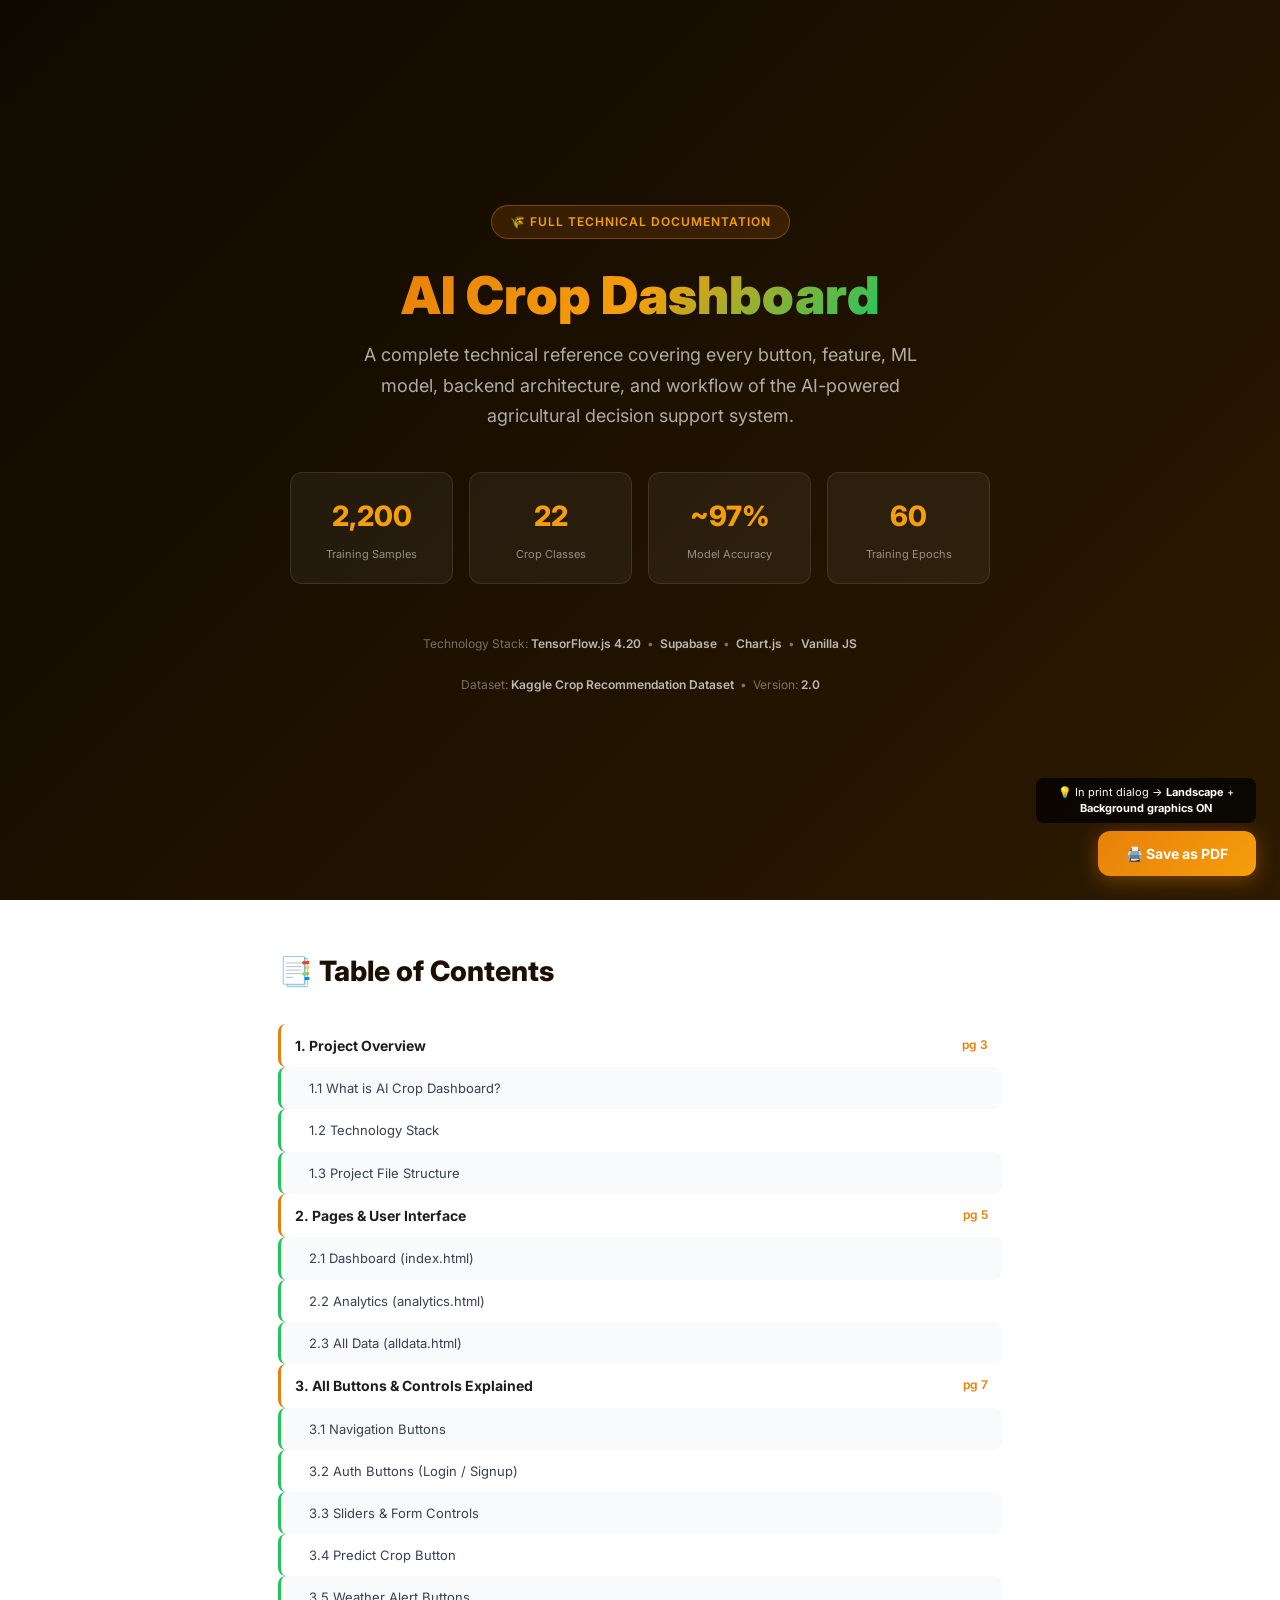
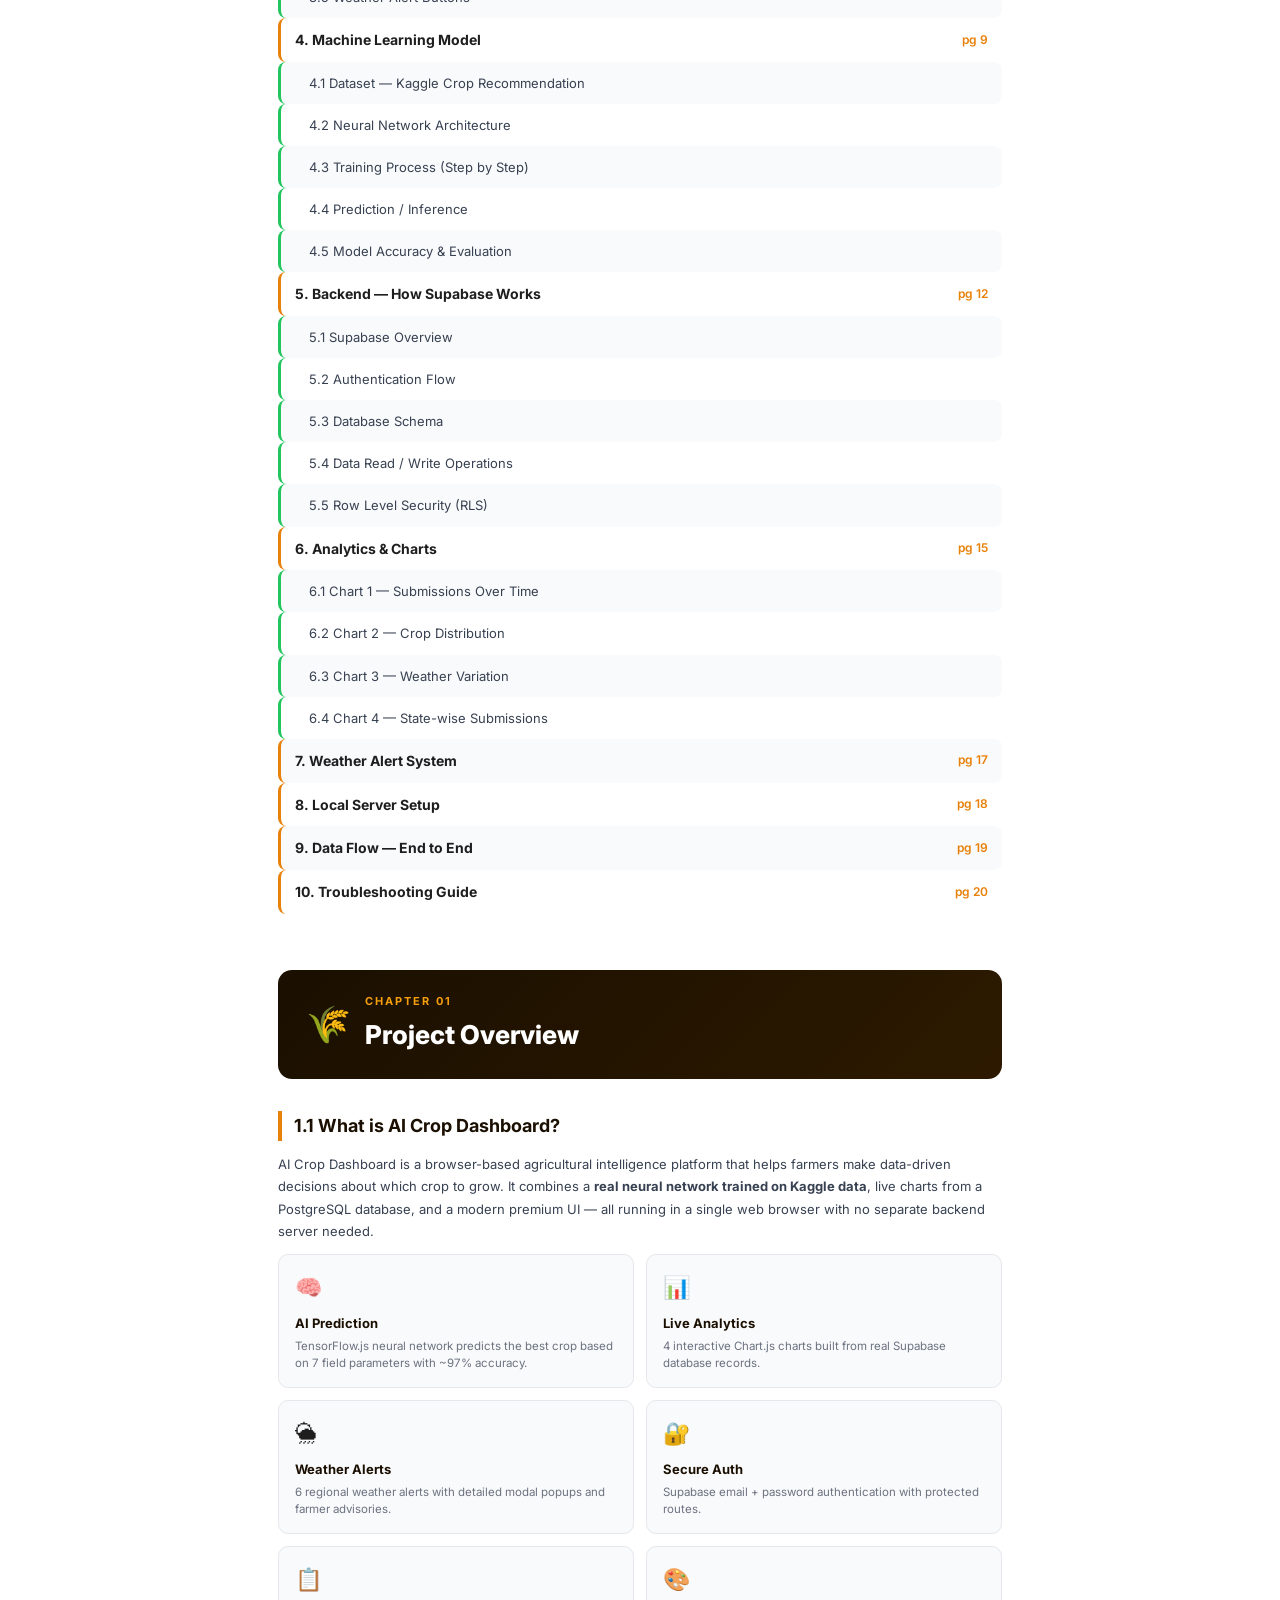
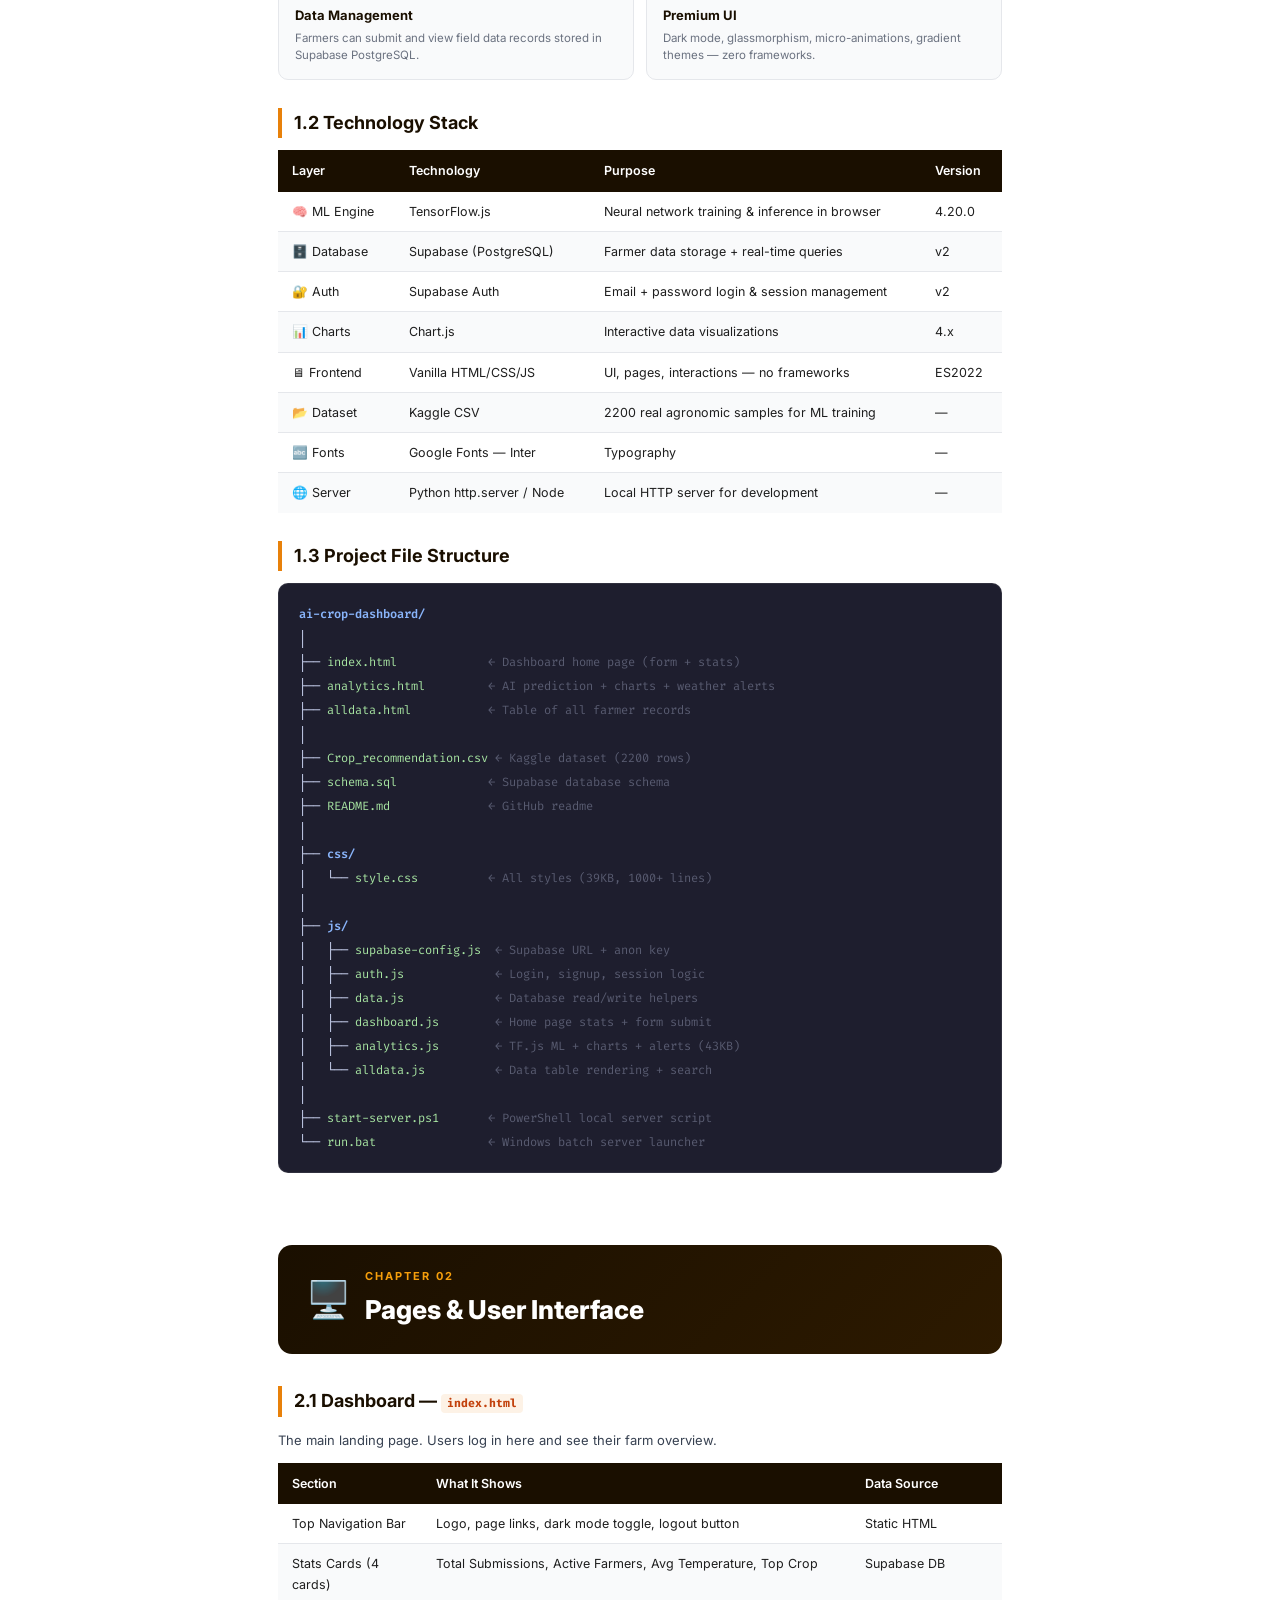
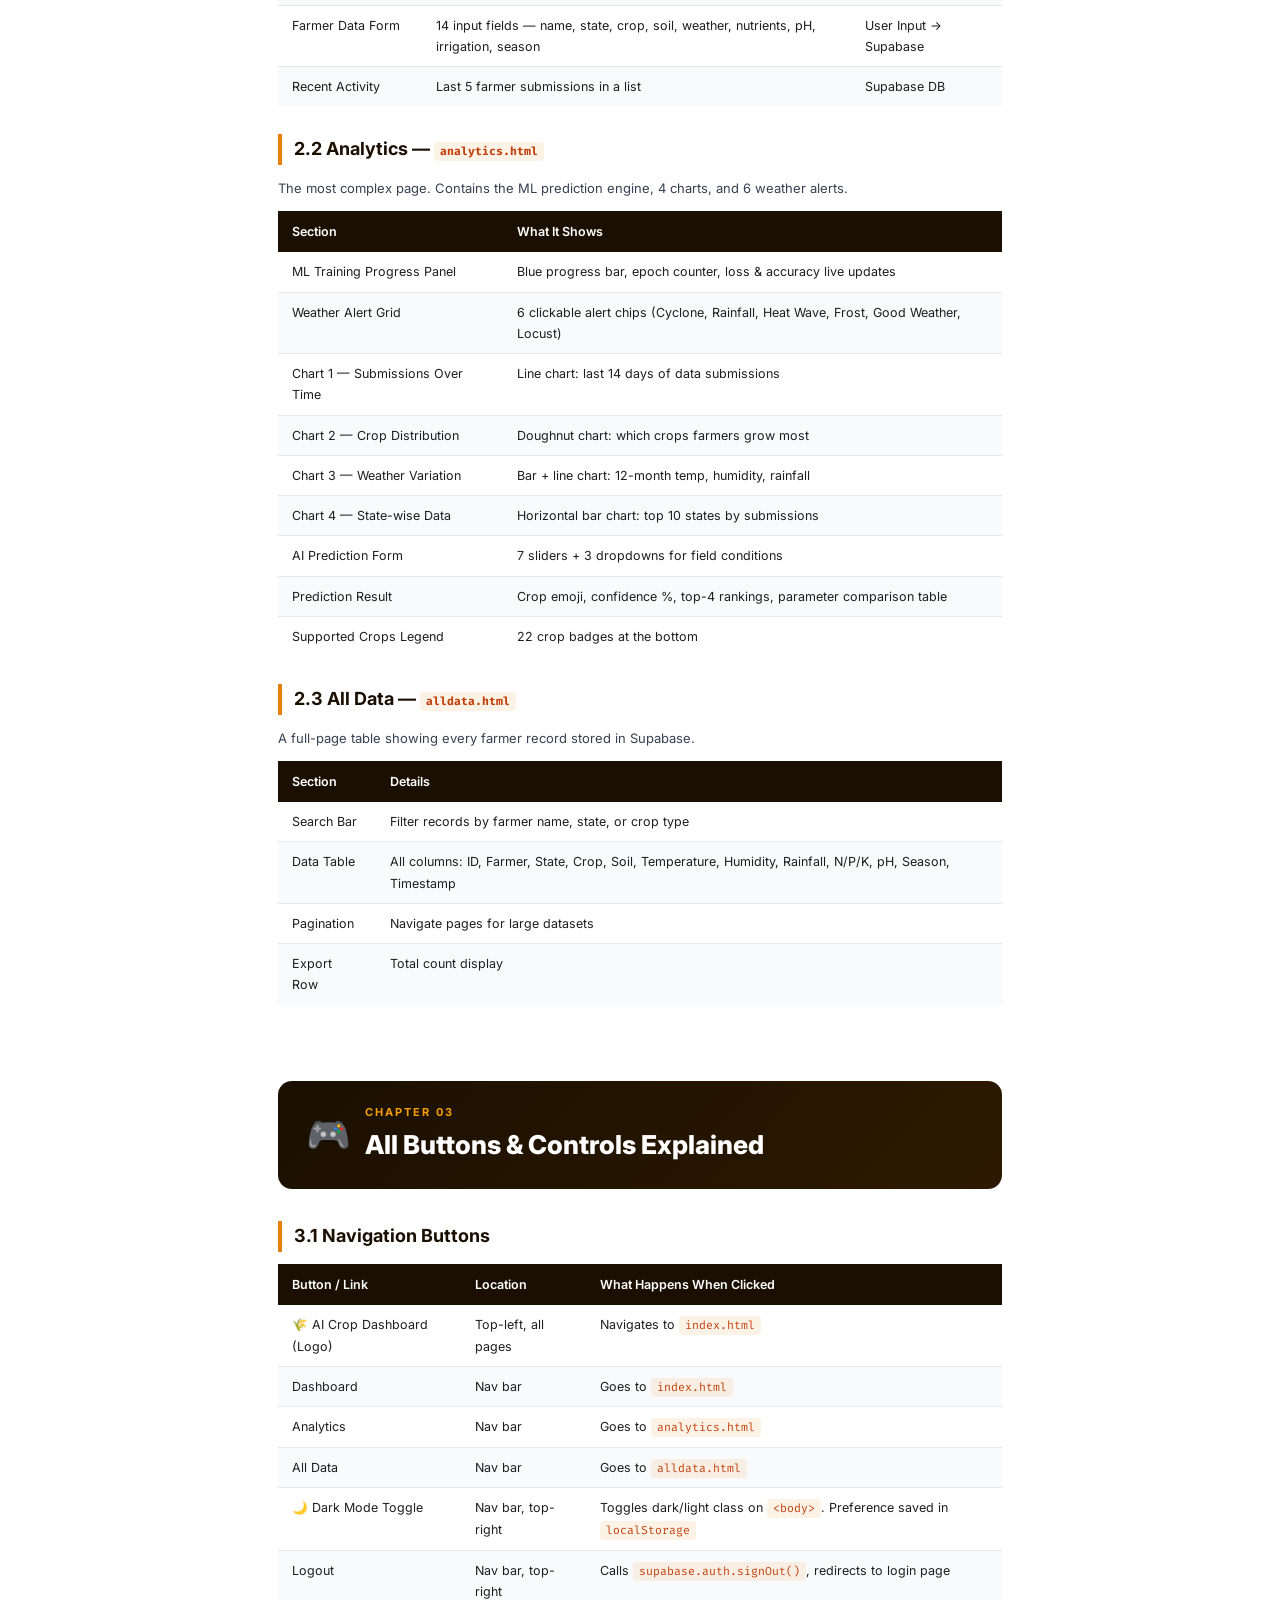
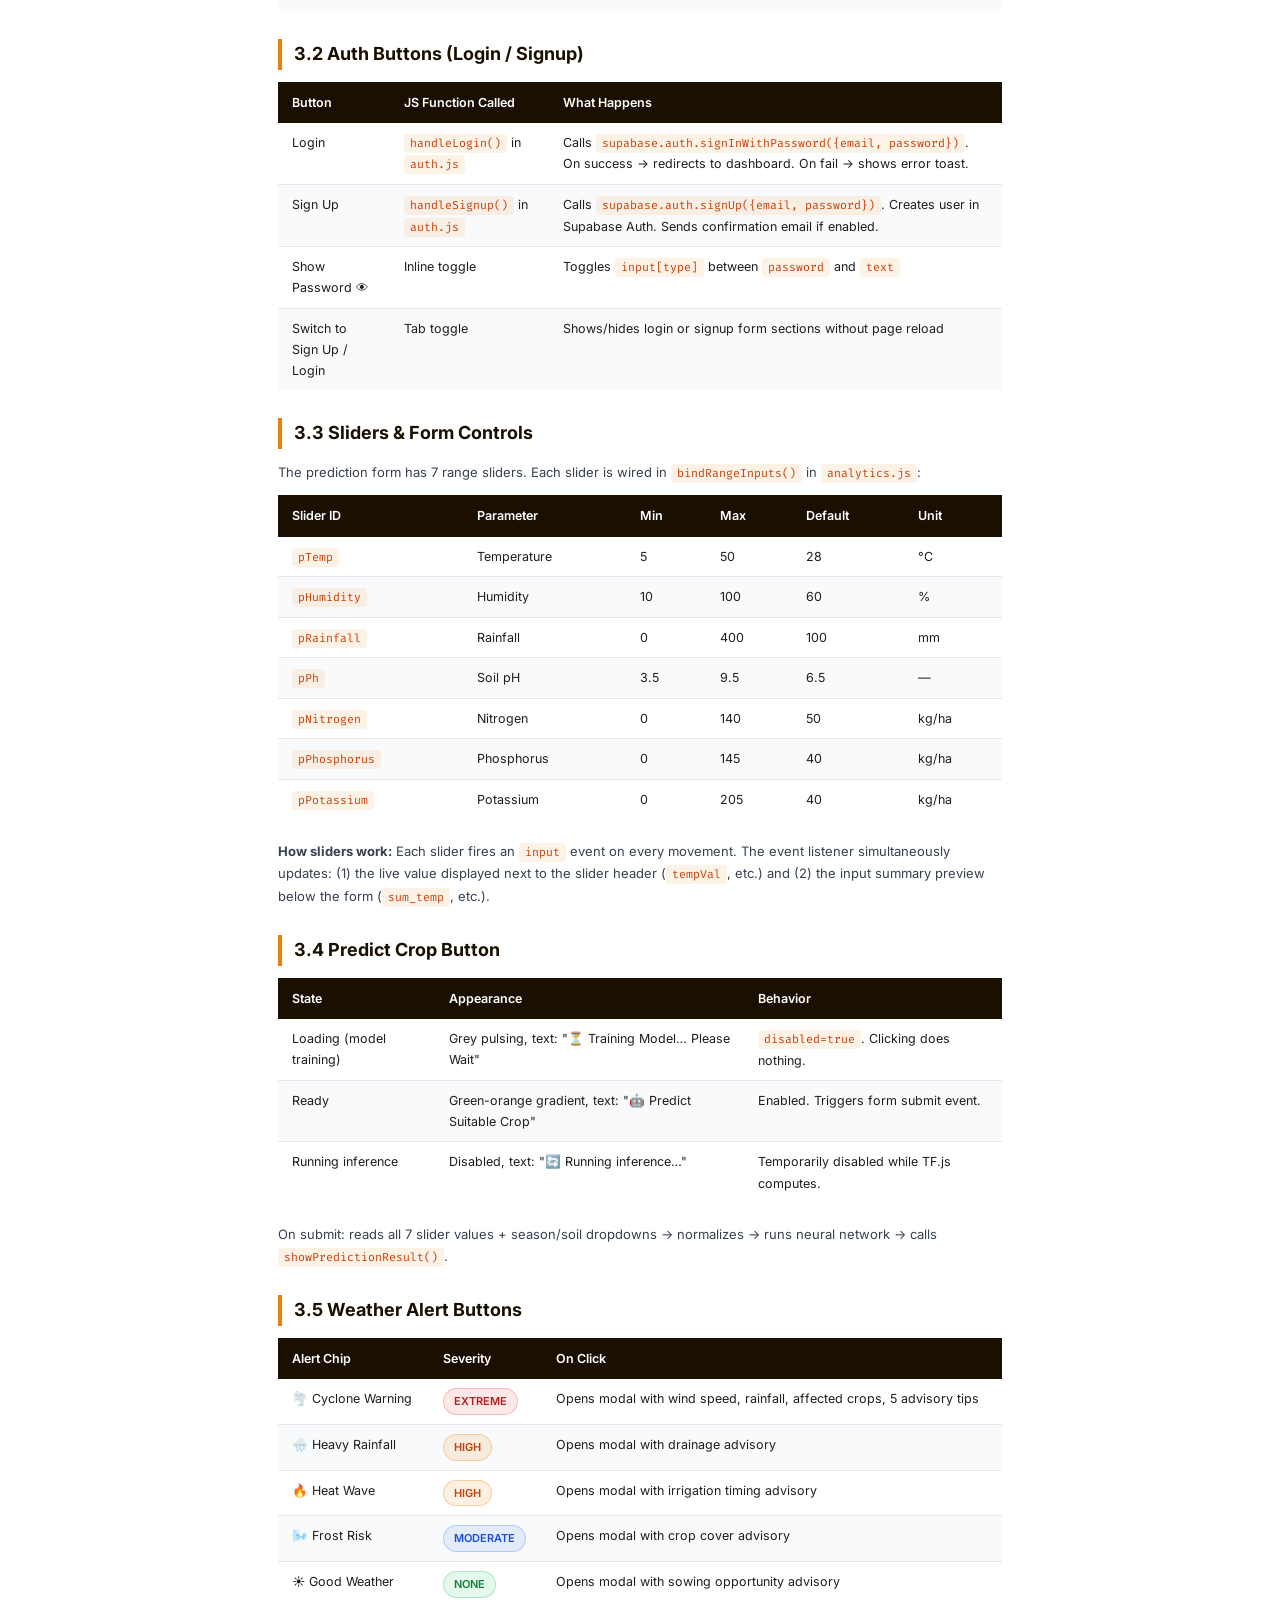
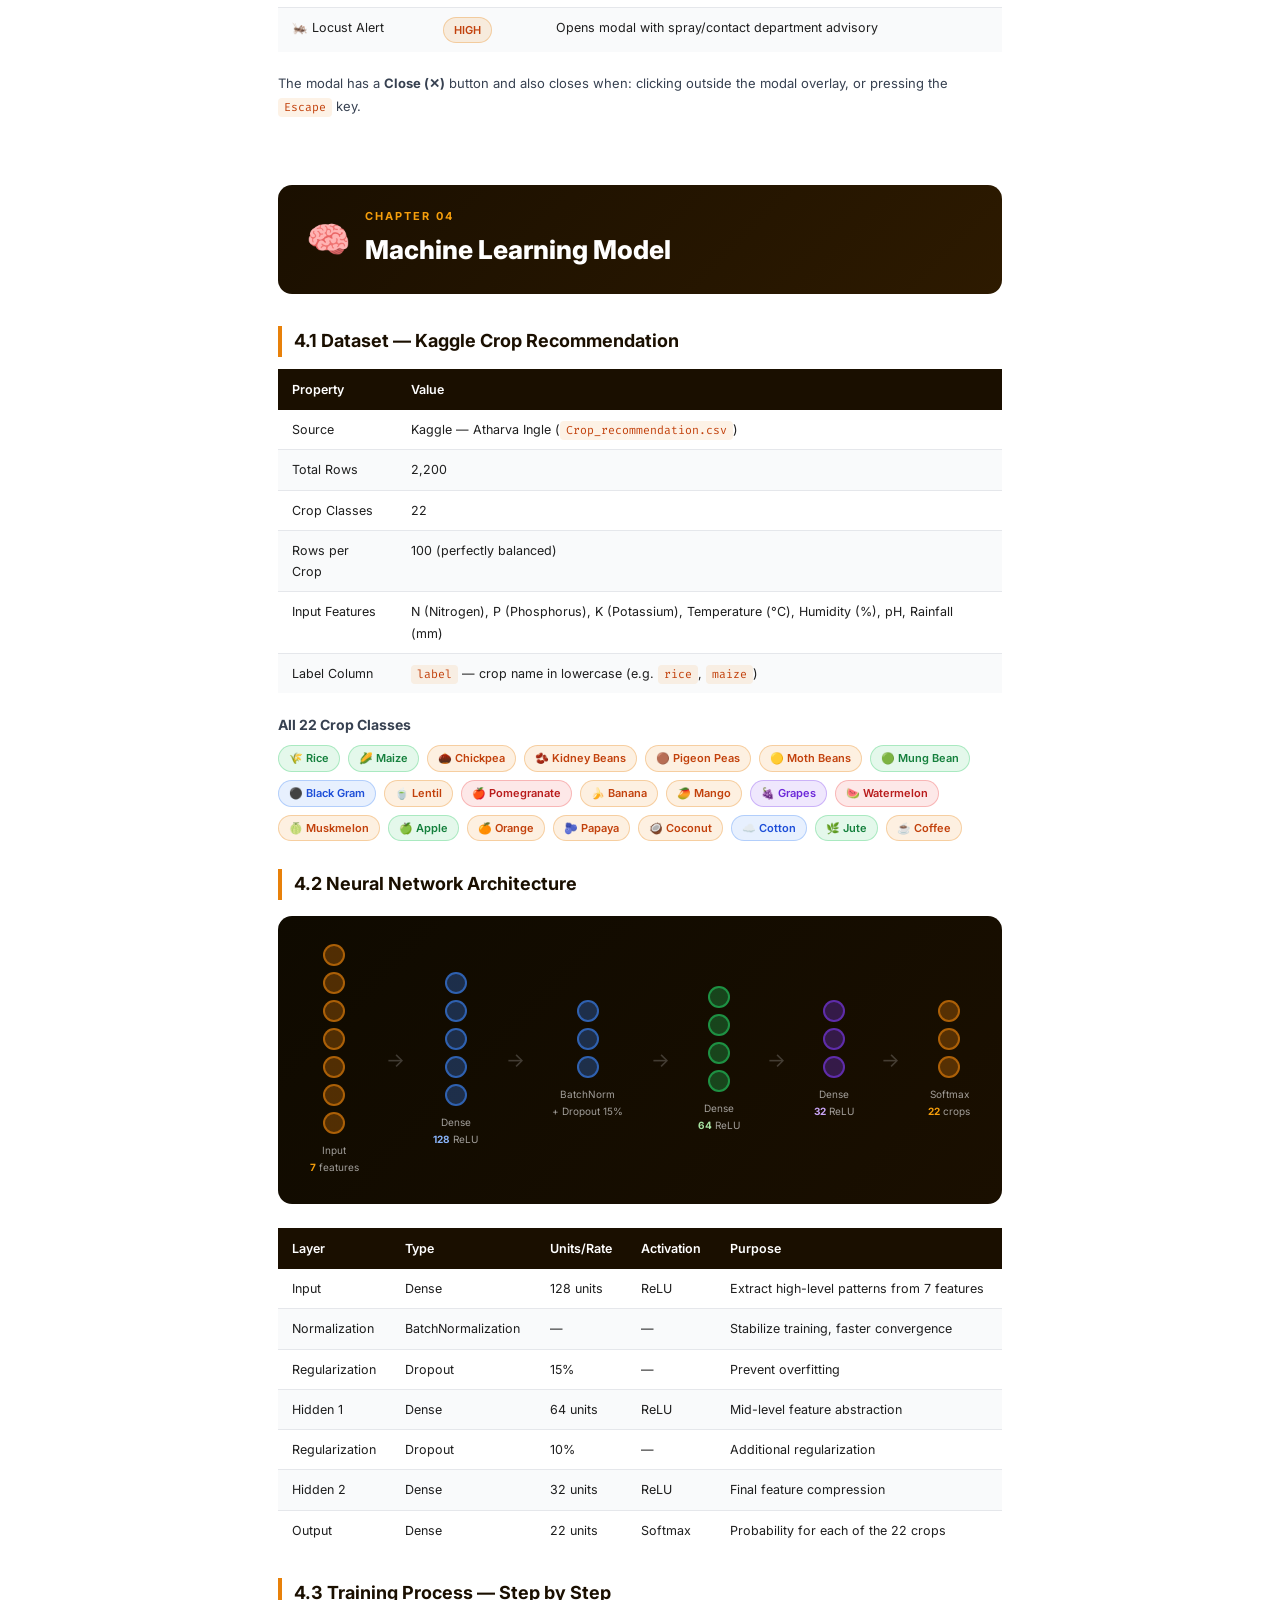
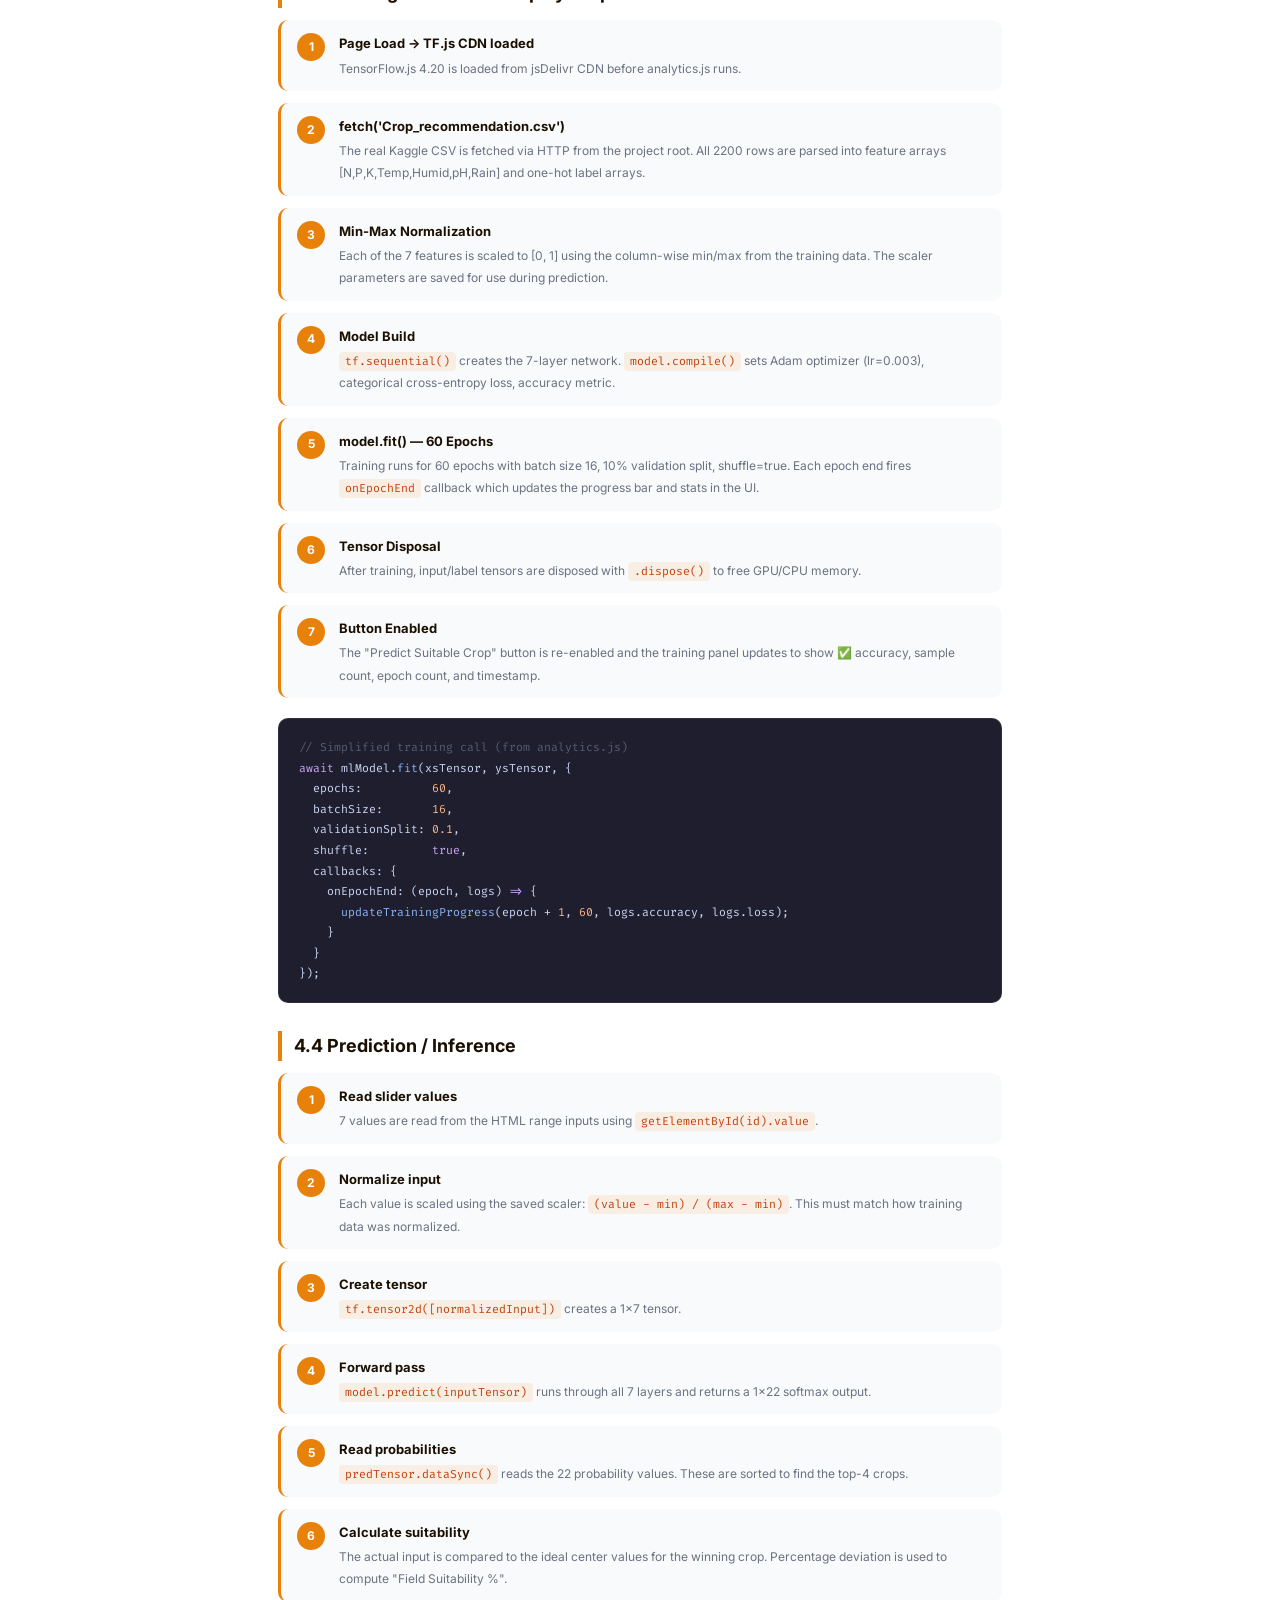
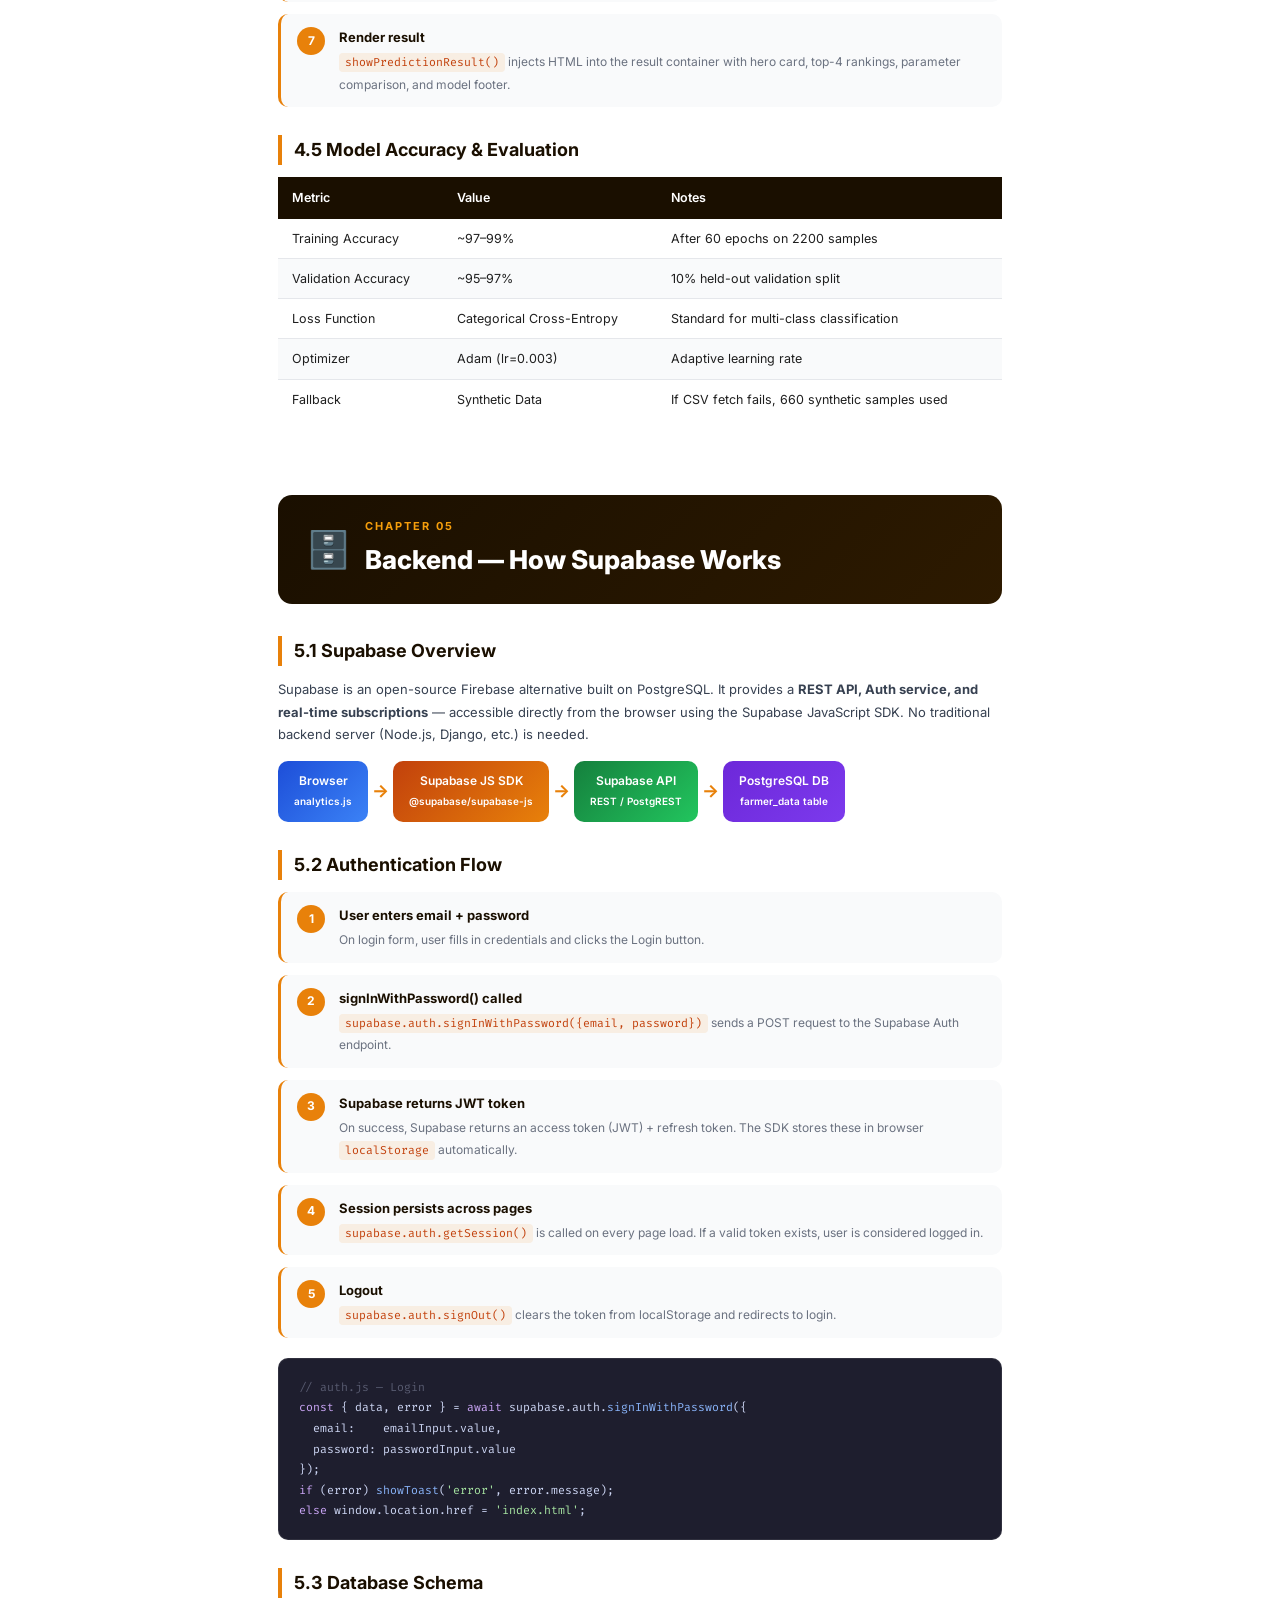
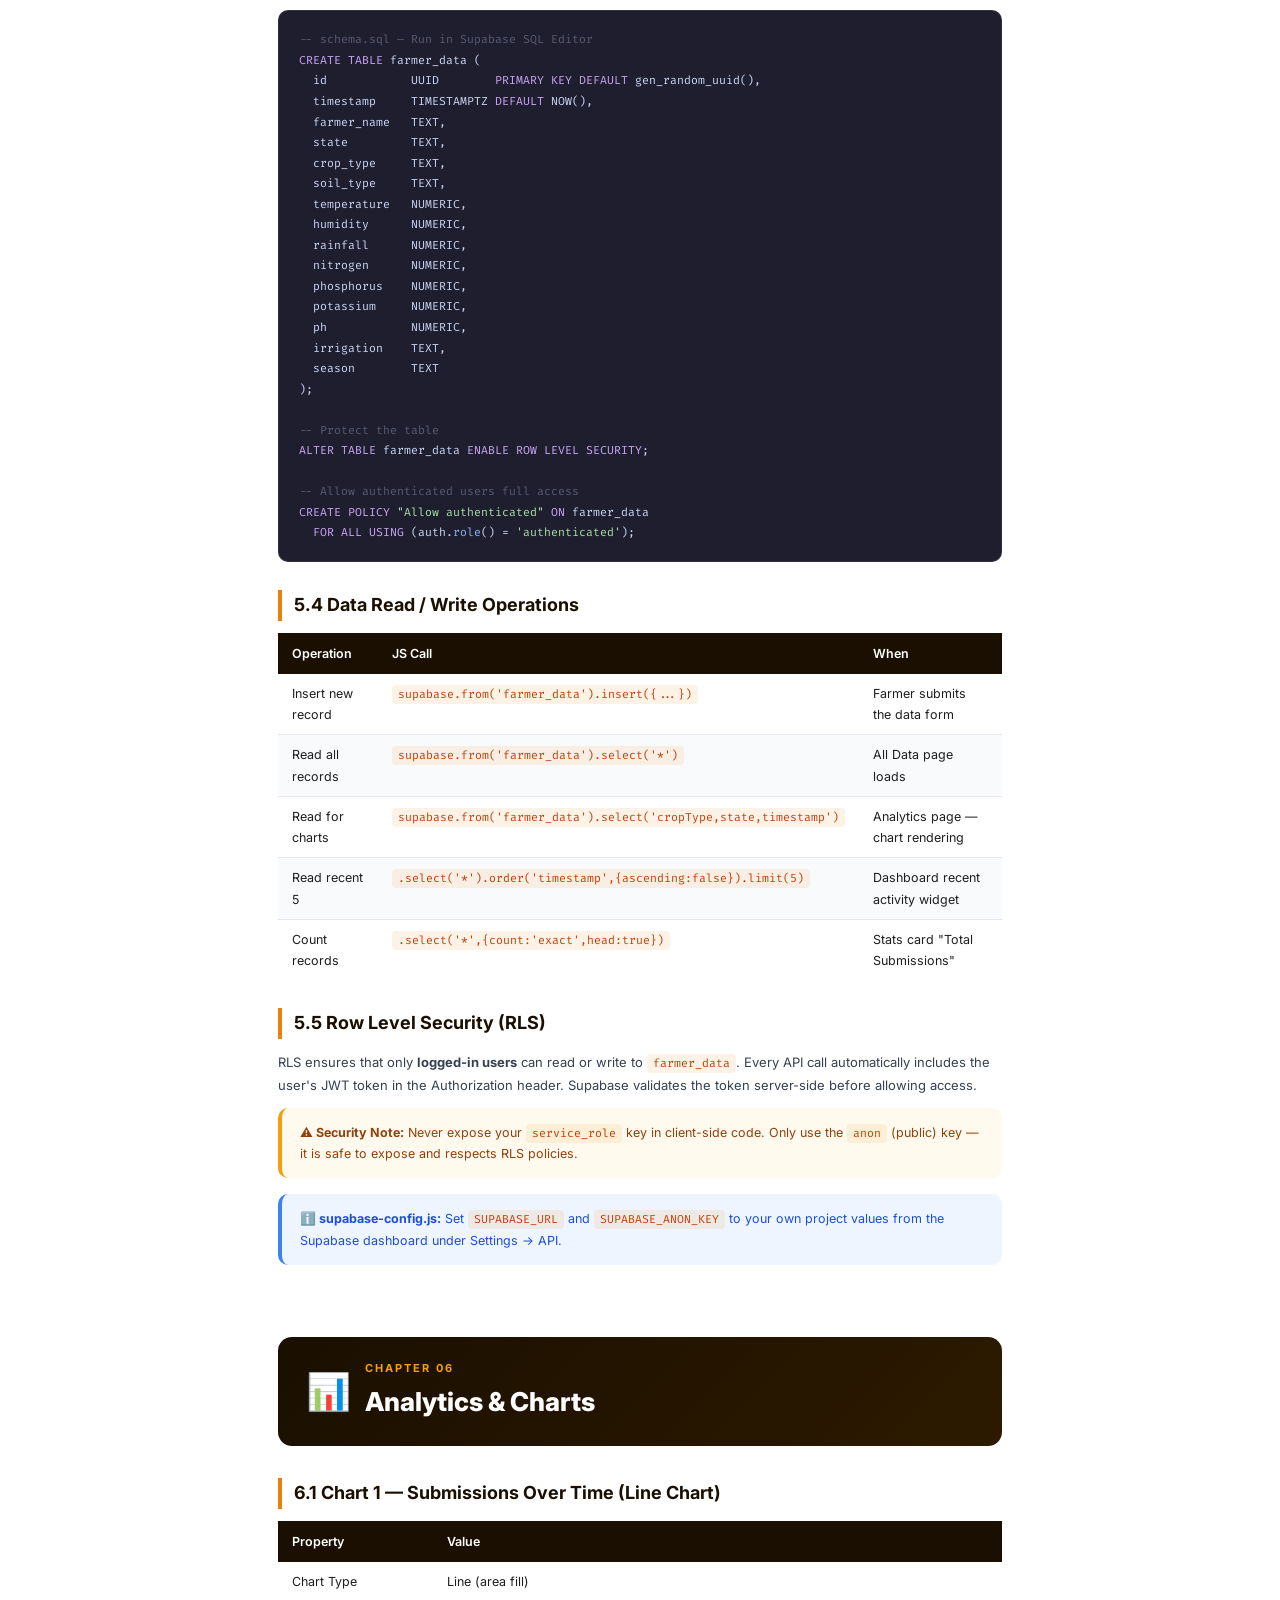
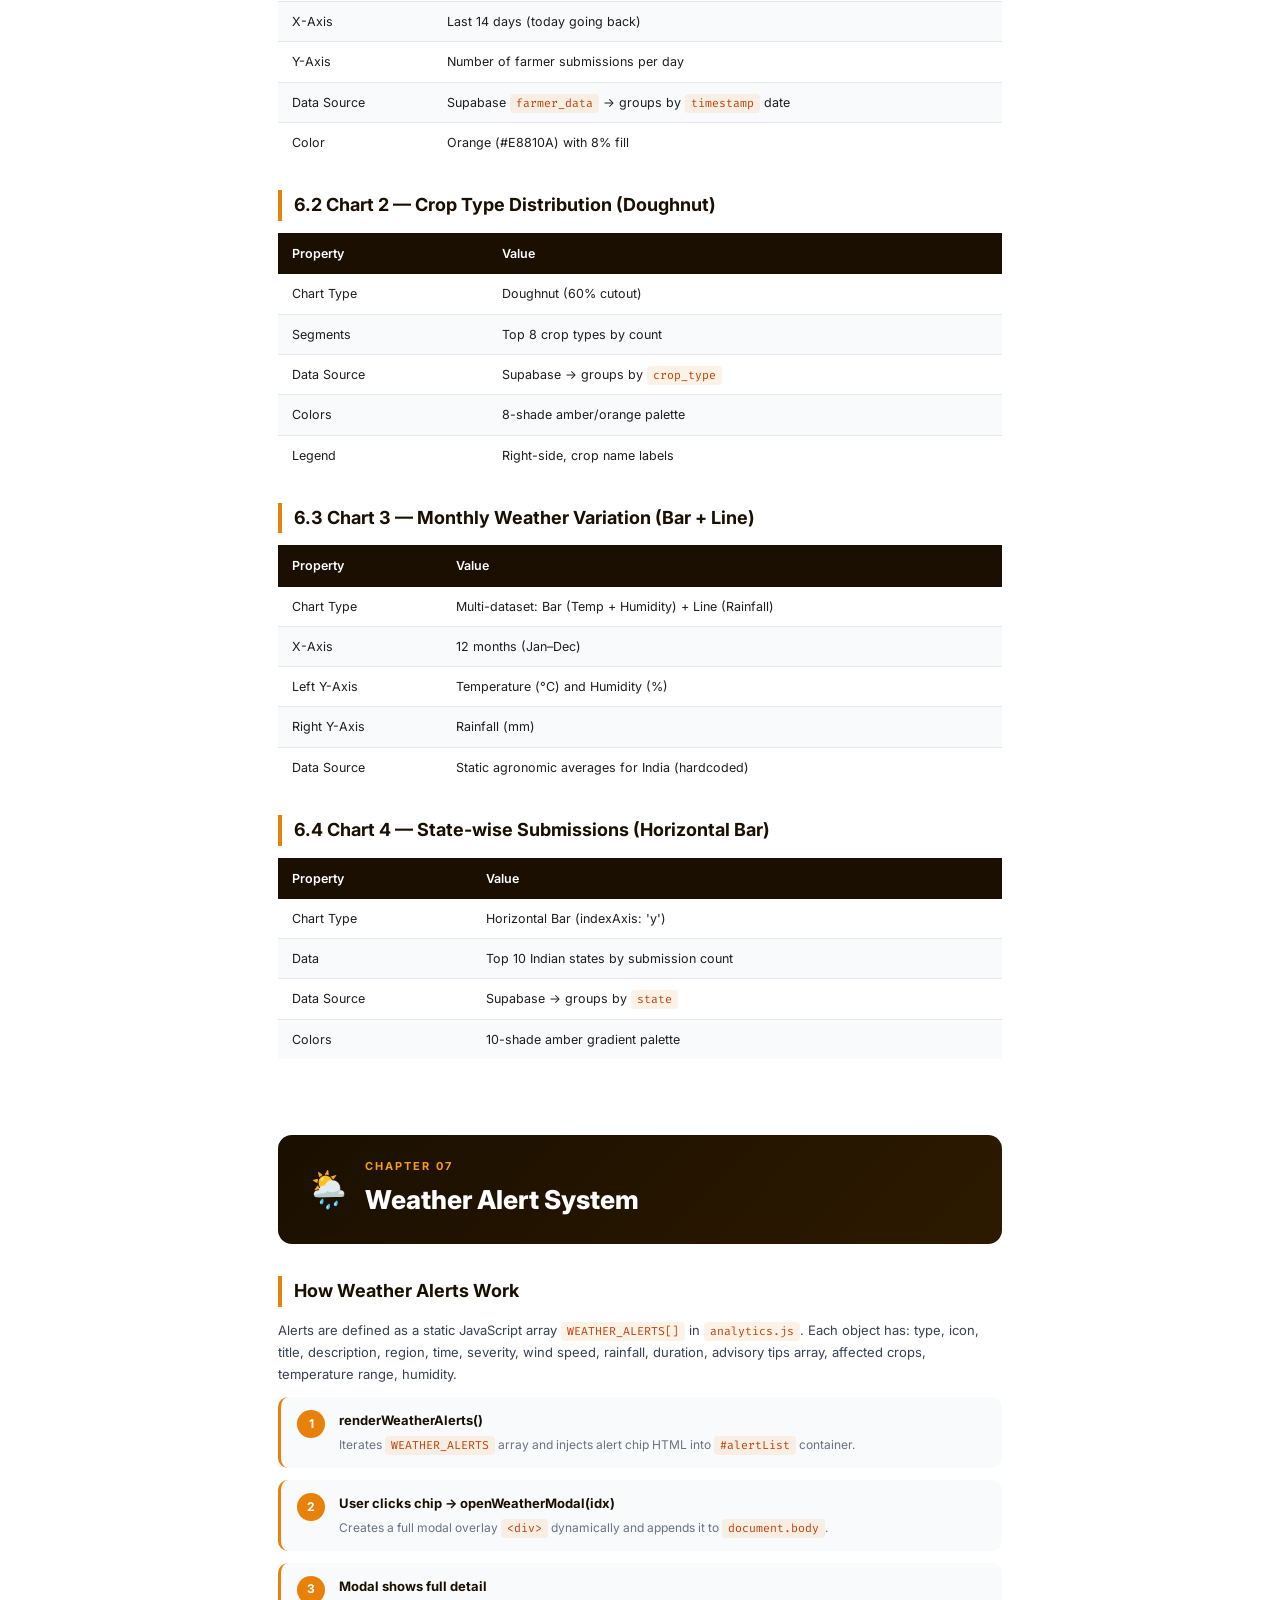
==== commit 7d0655cd: "🖨️ Fix: landscape A4 print layout — each chapter on own page, proper margins, no condensed pages" ====
--- a/docs/project-documentation.html
+++ b/docs/project-documentation.html
@@ -251,14 +251,106 @@
   .alert-success { background: rgba(34,197,94,0.08); border-color: #22C55E; color: #15803D; }
   .alert strong { font-weight: 700; }
 
-  /* ── PRINT ── */
+  /* ── PRINT — Landscape A4 ── */
   @media print {
-    .cover { min-height: 100vh; }
-    .chapter { page-break-before: always; }
-    pre { font-size: 11px; }
-    body { font-size: 12px; }
-    .page { padding: 32px 40px; }
-  }
+
+    /* Page setup: landscape A4 with proper margins */
+    @page {
+      size: A4 landscape;
+      margin: 14mm 18mm 14mm 18mm;
+    }
+
+    /* Force background colours & images to print */
+    * {
+      -webkit-print-color-adjust: exact !important;
+      print-color-adjust: exact !important;
+    }
+
+    /* Base */
+    body  { font-size: 11px; line-height: 1.5; background: #fff; color: #111; }
+    .page { max-width: 100%; padding: 0; margin: 0; }
+
+    /* Hide the save-pdf button */
+    .print-btn, button, .no-print { display: none !important; }
+
+    /* ── Cover: exactly one landscape page ── */
+    .cover {
+      min-height: 0;
+      height: 190mm;           /* A4 landscape height */
+      page-break-after: always;
+      break-after: page;
+      padding: 30px 60px;
+    }
+    .cover h1   { font-size: 38px; }
+    .cover .subtitle { font-size: 14px; }
+    .cover-grid { grid-template-columns: repeat(4, 1fr); gap: 10px; }
+    .cover-stat .num { font-size: 22px; }
+
+    /* ── TOC: own page ── */
+    .toc-page {
+      page-break-after: always;
+      break-after: page;
+    }
+    .toc-title { font-size: 20px; margin-bottom: 16px; }
+
+    /* ── Each chapter starts on a new page ── */
+    .chapter {
+      page-break-before: always;
+      break-before: page;
+      padding-top: 0;
+    }
+
+    /* ── Prevent orphans inside chapters ── */
+    .chapter-header, h2, h3, .card, table, pre, .arch-box, .flow-step {
+      page-break-inside: avoid;
+      break-inside: avoid;
+    }
+
+    /* ── Section header bar ── */
+    .chapter-header {
+      padding: 14px 20px;
+      margin-bottom: 18px;
+      border-radius: 8px;
+    }
+    .chapter-icon  { font-size: 26px; }
+    .chapter-title { font-size: 18px; }
+    .chapter-num   { font-size: 9px; }
+
+    /* ── Headings ── */
+    h2 { font-size: 14px; margin: 16px 0 8px; }
+    h3 { font-size: 12px; margin: 12px 0 6px; }
+
+    /* ── Cards & tables ── */
+    .card       { padding: 12px 16px; margin-bottom: 10px; border-radius: 8px; }
+    .grid-2     { grid-template-columns: 1fr 1fr; gap: 10px; }
+    .grid-3     { grid-template-columns: repeat(3, 1fr); gap: 10px; }
+    table       { font-size: 10px; }
+    th, td      { padding: 6px 8px; }
+
+    /* ── Code blocks ── */
+    pre  { font-size: 9.5px; line-height: 1.4; border-radius: 6px; padding: 10px 14px; }
+    code { font-size: 9.5px; }
+
+    /* ── Flow diagrams ── */
+    .flow-row   { flex-wrap: wrap; gap: 6px; }
+    .flow-step  { padding: 8px 10px; font-size: 10px; min-width: 80px; }
+    .arch-box   { padding: 10px 12px; font-size: 10px; }
+
+    /* ── Stat cards ── */
+    .stat-card  { padding: 12px 14px; }
+    .stat-num   { font-size: 22px; }
+
+    /* ── Badge / tag row ── */
+    .badge      { font-size: 9px; padding: 2px 6px; }
+    .tag-row    { gap: 5px; margin: 4px 0 10px; }
+
+    /* ── Alerts ── */
+    .alert      { padding: 8px 12px; font-size: 10px; }
+
+    /* ── Ensure page fills landscape width ── */
+    .page { width: 100%; }
+  }
+
 
   hr { border: none; border-top: 1.5px solid var(--border); margin: 24px 0; }
 
@@ -1050,22 +1142,38 @@
   </div>
 </div>
 
-<!-- ── PRINT BUTTON (not printed) ── -->
-<div style="position:fixed;bottom:24px;right:24px;z-index:999;display:flex;gap:10px" class="no-print">
-  <button onclick="window.print()" style="background:linear-gradient(135deg,#E8810A,#F59E0B);color:#fff;border:none;border-radius:12px;padding:14px 24px;font-size:14px;font-weight:700;cursor:pointer;box-shadow:0 4px 20px rgba(232,129,10,0.4);font-family:Inter,sans-serif">
+<!-- ── PRINT BUTTON (hidden when printing) ── -->
+<div style="position:fixed;bottom:24px;right:24px;z-index:999;display:flex;flex-direction:column;align-items:flex-end;gap:8px" class="no-print">
+  <div style="background:rgba(0,0,0,0.75);color:#fff;font-size:11px;padding:7px 12px;border-radius:8px;max-width:220px;text-align:center;line-height:1.4;backdrop-filter:blur(8px)">
+    💡 In print dialog → <strong>Landscape</strong> + <strong>Background graphics ON</strong>
+  </div>
+  <button onclick="window.print()" style="background:linear-gradient(135deg,#E8810A,#F59E0B);color:#fff;border:none;border-radius:12px;padding:14px 28px;font-size:14px;font-weight:700;cursor:pointer;box-shadow:0 4px 20px rgba(232,129,10,0.4);font-family:Inter,sans-serif;display:flex;align-items:center;gap:8px">
     🖨️ Save as PDF
   </button>
 </div>
 
 <style>
+/* Consolidated print overrides (colours, backgrounds forced) */
 @media print {
   .no-print { display: none !important; }
-  .cover { background: #0f0a00 !important; -webkit-print-color-adjust: exact; print-color-adjust: exact; }
-  .chapter-header { -webkit-print-color-adjust: exact; print-color-adjust: exact; }
-  .nn-arch { -webkit-print-color-adjust: exact; print-color-adjust: exact; }
-  pre { -webkit-print-color-adjust: exact; print-color-adjust: exact; }
-  thead tr { -webkit-print-color-adjust: exact; print-color-adjust: exact; }
-  .cover-grid, .cover-stat { -webkit-print-color-adjust: exact; print-color-adjust: exact; }
+
+  /* Force dark backgrounds to render */
+  .cover          { background: #0f0a00 !important; }
+  .chapter-header { background: linear-gradient(135deg,#1A0F00,#2d1a00) !important; }
+  .nn-arch        { -webkit-print-color-adjust: exact; print-color-adjust: exact; }
+  pre, code       { -webkit-print-color-adjust: exact; print-color-adjust: exact; }
+  thead tr        { -webkit-print-color-adjust: exact; print-color-adjust: exact; }
+  .cover-grid, .cover-stat, .cover, .stat-card {
+    -webkit-print-color-adjust: exact;
+    print-color-adjust: exact;
+  }
+
+  /* Make sure tables don't overflow landscape width */
+  table { width: 100%; table-layout: fixed; word-wrap: break-word; }
+  td, th { word-break: break-word; }
+
+  /* Avoid blank pages from flex containers */
+  .cover { display: flex; }
 }
 </style>
 
